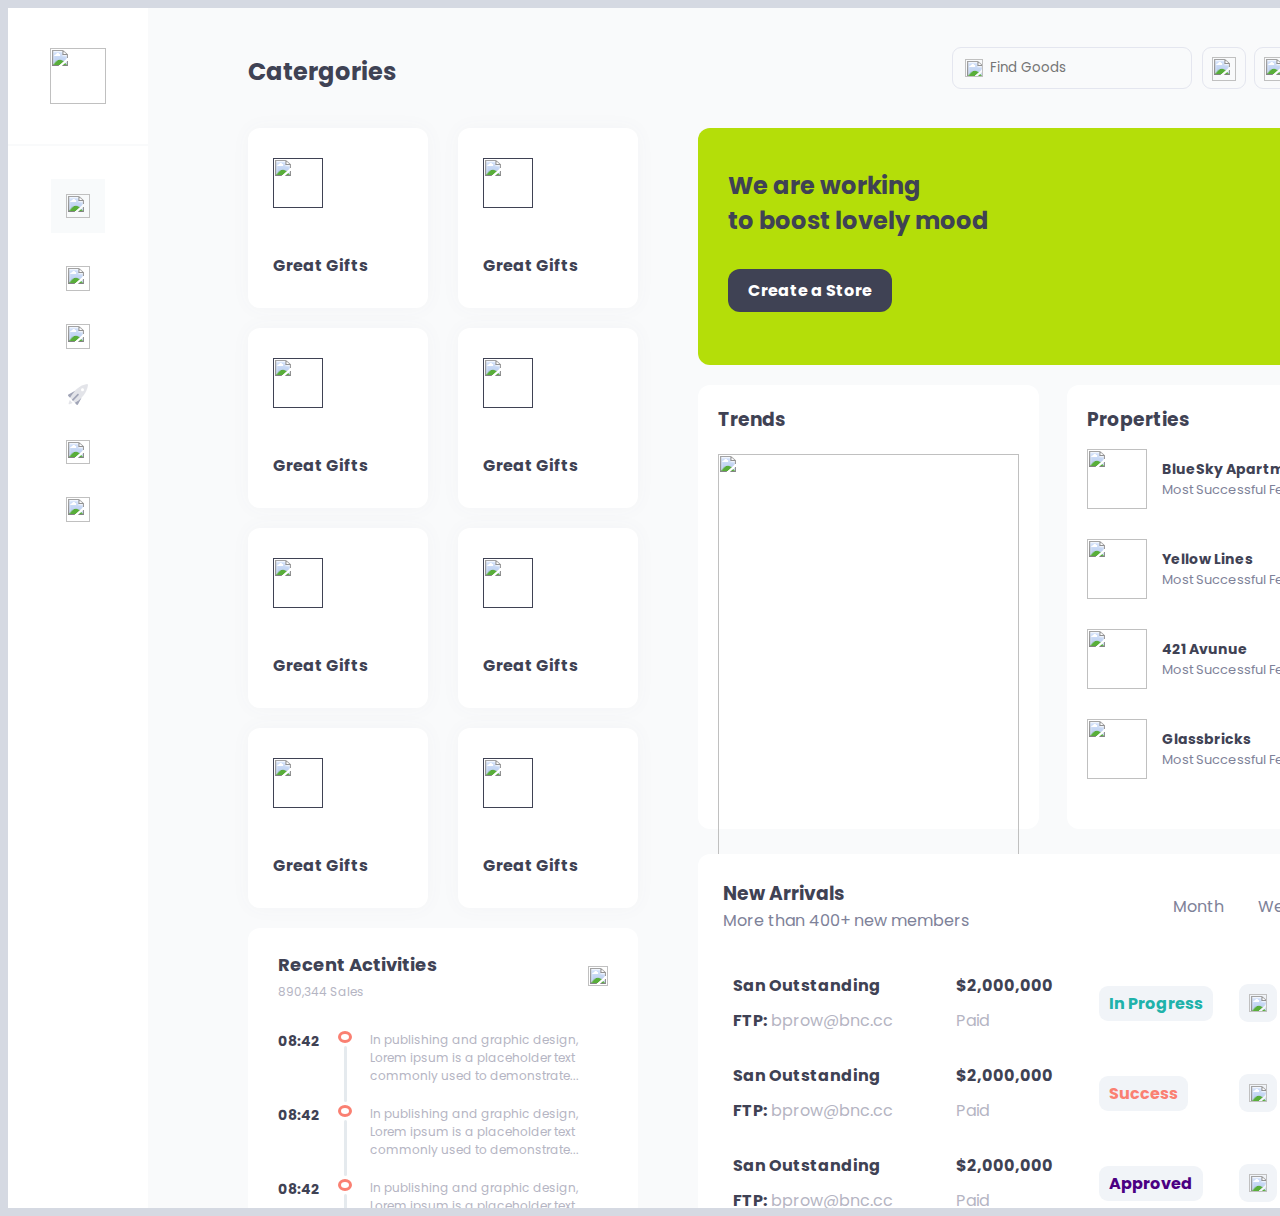
==== demo17/demo17.html @ a0908a74 "second commit" ====
<html lang="en">

<head>
    <meta charset="UTF-8">
    <meta http-equiv="X-UA-Compatible" content="IE=edge">
    <meta name="viewport" content="width=device-width, initial-scale=1.0">
    <link href='https://fonts.googleapis.com/css?family=Poppins' rel='stylesheet'>
    <link rel="stylesheet" href="assets/style/normalize.css">
    <link rel="stylesheet" href="assets/style/pre.css">
    <link rel="stylesheet" href="assets/style/style.css">
</head>

<body>
    <div id="app">
        <header id="header">
            <h1 class="header-title">Catergories</h1>
            <ul class="header-feature">
                <li class="header-feature-search">
                    <a class="header-feature-search-box">
                        <img src="assets/img/img-search.svg" alt="">
                        <input type="search" placeholder="Find Goods">
                    </a>
                </li>
                <li class="header-feature-notification">
                    <a href="#" class="header-feature-notification-link">
                        <img src="assets/img/img-bell.svg" alt="">
                    </a>
                </li>
                <li class="header-feature-account">
                    <a href="#" class="header-feature-account-link">
                        <img src="assets/img/img-account.svg" alt="">
                    </a>
                </li>
                <li class="header-feature-new-goal">
                    <a href="#" class="header-feature-new-goal-link">
                        New Goal
                    </a>
                </li>
            </ul>
        </header>
        <aside class="side-menu">
            <a href="#" class="side-menu-nav-logo">
                <img src="assets/img/img-logo4.svg" alt="">
            </a>
            <nav class="side-menu-nav">
                <a class="side-menu-nav-link side-menu-nav-link-rectangle" href="#">
                    <img src="assets/img/img-rectangle.svg" alt="">
                </a>
                <a class="side-menu-nav-link" href="#">
                    <img src="assets/img/img-shuriken.svg" alt="">
                </a>
                <a class="side-menu-nav-link" href="#">
                    <img src="assets/img/img-calendar.svg" alt="">
                </a>
                <a class="side-menu-nav-link" href="#">
                    <img src="assets/img/img-rocket.svg" alt="">
                </a>
                <a class="side-menu-nav-link" href="#">
                    <img src="assets/img/img-map.svg" alt="">
                </a>
                <a class="side-menu-nav-link" href="#">
                    <img src="assets/img/img-cogwheel.svg" alt="">
                </a>
            </nav>
            <a href="" class="side-menu-nav-leave">
                <img src="assets/img/img-leave.svg" alt="">
            </a>
        </aside>
        <main id="main">
            <div class="col-left">
                <section class="gift-section">
                    <a href="" class="gift-section-card">
                        <img src="assets/img/Cart 1.svg" alt="">
                        <p>Great Gifts</p>
                    </a>
                    <a href="" class="gift-section-card">
                        <img src="assets/img/Cart 2.svg" alt="">
                        <p>Great Gifts</p>
                    </a>
                    <a href="" class="gift-section-card">
                        <img src="assets/img/Cart 3.svg" alt="">
                        <p>Great Gifts</p>
                    </a>
                    <a href="" class="gift-section-card">
                        <img src="assets/img/Cart 4.svg" alt="">
                        <p>Great Gifts</p>
                    </a>
                    <a href="" class="gift-section-card">
                        <img src="assets/img/Cart 5.svg" alt="">
                        <p>Great Gifts</p>
                    </a>
                    <a href="" class="gift-section-card">
                        <img src="assets/img/Cart 6.svg" alt="">
                        <p>Great Gifts</p>
                    </a>
                    <a href="" class="gift-section-card">
                        <img src="assets/img/Cart 7.svg" alt="">
                        <p>Great Gifts</p>
                    </a>
                    <a href="" class="gift-section-card">
                        <img src="assets/img/Cart 8.svg" alt="">
                        <p>Great Gifts</p>
                    </a>
                </section>
                <section class="time-line-section section-padding">
                    <div class="section-heading">
                        <div>
                            <p class="section-heading-title">Recent Activities</p>
                            <span class="section-heading-sub grey-text">890,344 Sales</span>
                        </div>
                        <a class="time-line-button"><img src="assets/img/three-dots.jpg" alt=""></a>
                    </div>
                    <div class="time-line-content">
                        <div class="time-line-event">
                            <p class="font-size-14 bold">08:42</p>
                            <div class="time-line-divide">
                                <div class="time-line-circle"></div>
                                <div class="time-line-lash"></div>
                            </div>
                            <div class="time-line-text grey-text">
                                In publishing and graphic design, Lorem ipsum is a placeholder text commonly
                                    used to demonstrate...
                            </div>
                        </div>
                        <div class="time-line-event">
                            <p class="font-size-14 bold">08:42</p>
                            <div class="time-line-divide">
                                <div class="time-line-circle"></div>
                                <div class="time-line-lash"></div>
                            </div>
                            <div class="time-line-text grey-text">
                                In publishing and graphic design, Lorem ipsum is a placeholder text commonly
                                    used to demonstrate...
                            </div>
                        </div>
                        <div class="time-line-event">
                            <p class="font-size-14 bold">08:42</p>
                            <div class="time-line-divide">
                                <div class="time-line-circle"></div>
                                <div class="time-line-lash"></div>
                            </div>
                            <div class="time-line-text grey-text">
                                In publishing and graphic design, Lorem ipsum is a placeholder text commonly
                                    used to demonstrate...
                            </div>
                        </div>
                        <div class="time-line-event">
                            <p class="font-size-14 bold">08:42</p>
                            <div class="time-line-divide">
                                <div class="time-line-circle"></div>
                                <div class="time-line-lash"></div>
                            </div>
                            <div class="time-line-text grey-text">
                                In publishing and graphic design, Lorem ipsum is a placeholder text commonly
                                    used to demonstrate...
                            </div>
                        </div>
                    </div>
                </section>
            </div>
            <div class="col-right">
                <div class="wrapper-right-billboard">
                    <div class="wrapper-right-billboard-panel" href="">
                        <h2>We are working <br> to boost lovely mood</h2>
                        <a class="wrapper-right-billboard-link" href="#">
                            Create a Store
                        </a>
                        <img src="assets/img/Billboard.svg" alt="">
                    </div>
                </div>
                <div class="wrapper-right-statistics">
                    <div class="wrapper-right-statistics-trend">
                        <div class="wrapper-right-statistics-trend-heading">
                            <h3>Trends</h3>
                            <a class="wrapper-right-statistics-trend-heading-button" href="#">
                                <img src="assets/img/three-dots.jpg" alt="">
                            </a>
                        </div>
                        <img class="wrapper-right-statistics-trend-chart" src="assets/img/Chart.png" alt="">
                        <div class="wrapper-right-statistics-trend-item">
                            <img src="assets/img/trend-Icon1.png" alt="">
                            <div class="wrapper-right-statistics-trend-content-text">
                                <p>Top Author</p>
                                <span>Successful Fellas</span>
                            </div>
                            <span class="wrapper-right-statistics-trend-bonus">
                                +82$
                            </span>
                        </div>
                        <div class="wrapper-right-statistics-trend-item">
                            <img src="assets/img/trend-Icon2.png" alt="">
                            <div class="wrapper-right-statistics-trend-content-text">
                                <p>Top Author</p>
                                <span>Successful Fellas</span>
                            </div>
                            <span class="wrapper-right-statistics-trend-bonus">
                                +500$
                            </span>
                        </div>
                        <div class="wrapper-right-statistics-trend-item">
                            <img src="assets/img/trend-Icon3.png" alt="">
                            <div class="wrapper-right-statistics-trend-content-text">
                                <p>Top Author</p>
                                <span>Successful Fellas</span>
                            </div>
                            <span class="wrapper-right-statistics-trend-bonus">
                                +4500$
                            </span>
                        </div>
                    </div>
                    <div class="wrapper-right-statistics-properties">
                        <div class="wrapper-right-statistics-properties-heading">
                            <h3>Properties</h3>
                            <a class="wrapper-right-statistics-trend-properties-button" href="#">
                                <img src="assets/img/three-dots.jpg" alt="">
                            </a>
                        </div>
                        <div class="wrapper-right-statistics-properties-item">
                            <img src="assets/img/properties-icon1.png" alt="">
                            <div class="wrapper-right-statistics-properties-content-text">
                                <p>BlueSky Apartments</p>
                                <span>Most Successful Fellas</span>
                            </div>
                            <span class="wrapper-right-statistics-properties-arrow">
                                >
                            </span>
                        </div>
                        <div class="wrapper-right-statistics-properties-item">
                            <img src="assets/img/properties-icon2.png" alt="">
                            <div class="wrapper-right-statistics-properties-content-text">
                                <p>Yellow Lines</p>
                                <span>Most Successful Fellas</span>
                            </div>
                            <span class="wrapper-right-statistics-properties-arrow">
                                >
                            </span>
                        </div>
                        <div class="wrapper-right-statistics-properties-item">
                            <img src="assets/img/properties-icon3.png" alt="">
                            <div class="wrapper-right-statistics-properties-content-text">
                                <p>421 Avunue</p>
                                <span>Most Successful Fellas</span>
                            </div>
                            <span class="wrapper-right-statistics-properties-arrow">
                                >
                            </span>
                        </div>
                        <div class="wrapper-right-statistics-properties-item">
                            <img src="assets/img/properties-icon4.png" alt="">
                            <div class="wrapper-right-statistics-properties-content-text">
                                <p>Glassbricks</p>
                                <span>Most Successful Fellas</span>
                            </div>
                            <span class="wrapper-right-statistics-properties-arrow">
                                >
                            </span>
                        </div>
                    </div>
                    <div class="wrapper-right-statistics-new-arrivals">
                        <div class="wrapper-right-statistics-new-arrivals-heading">
                            <div class="wrapper-right-statistics-new-arrivals-heading-title">
                                <h3>New Arrivals</h3>
                                <span>More than 400+ new members</span>
                            </div>
                            <div class="wrapper-right-statistics-new-arrivals-heading-button">
                                <a href="#">
                                    Month
                                </a>
                                <a href="#">
                                    Week
                                </a>
                                <a class="active" href="#">
                                    Day
                                </a>
                            </div>
                        </div>
                        <div class="wrapper-right-statistics-new-arrivals-item">
                            <div class="wrapper-right-statistics-new-arrivals-item-left">
                                <img src="assets/img/trend-Icon1.png" alt="">
                                <div class="wrapper-right-statistics-new-arrivals-item-left-text">
                                    <p>San Outstanding</p>
                                    <span><strong>FTP:</strong> bprow@bnc.cc</span>
                                </div>
                                <div class="wrapper-right-statistics-new-arrivals-item-left-price">
                                    <p>$2,000,000</p>
                                    <span>Paid</span>
                                </div>
                            </div>
                            <div class="wrapper-right-statistics-new-arrivals-item-right">
                                <a style="color:lightseagreen;"
                                    class="wrapper-right-statistics-new-arrivals-item-right-button" href="">
                                    In Progress
                                </a>
                                <a href="#" class="wrapper-right-statistics-new-arrivals-item-right-icon">
                                    <img src="assets/img/Settings.svg" alt="">
                                </a>
                                <a href="#" class="wrapper-right-statistics-new-arrivals-item-right-icon">
                                    <img src="assets/img/Write.svg" alt="">
                                </a>
                                <a href="#" class="wrapper-right-statistics-new-arrivals-item-right-icon">
                                    <img src="assets/img/Trash.svg" alt="">
                                </a>
                            </div>
                        </div>
                        <div class="wrapper-right-statistics-new-arrivals-item">
                            <div class="wrapper-right-statistics-new-arrivals-item-left">
                                <img src="assets/img/trend-Icon2.png" alt="">
                                <div class="wrapper-right-statistics-new-arrivals-item-left-text">
                                    <p>San Outstanding</p>
                                    <span><strong>FTP:</strong> bprow@bnc.cc</span>
                                </div>
                                <div class="wrapper-right-statistics-new-arrivals-item-left-price">
                                    <p>$2,000,000</p>
                                    <span>Paid</span>
                                </div>
                            </div>
                            <div class="wrapper-right-statistics-new-arrivals-item-right">
                                <a style="color:salmon;" class="wrapper-right-statistics-new-arrivals-item-right-button"
                                    href="">
                                    Success
                                </a>
                                <a href="#" class="wrapper-right-statistics-new-arrivals-item-right-icon">
                                    <img src="assets/img/Settings.svg" alt="">
                                </a>
                                <a href="#" class="wrapper-right-statistics-new-arrivals-item-right-icon">
                                    <img src="assets/img/Write.svg" alt="">
                                </a>
                                <a href="#" class="wrapper-right-statistics-new-arrivals-item-right-icon">
                                    <img src="assets/img/Trash.svg" alt="">
                                </a>
                            </div>
                        </div>
                        <div class="wrapper-right-statistics-new-arrivals-item">
                            <div class="wrapper-right-statistics-new-arrivals-item-left">
                                <img src="assets/img/trend-Icon3.png" alt="">
                                <div class="wrapper-right-statistics-new-arrivals-item-left-text">
                                    <p>San Outstanding</p>
                                    <span><strong>FTP:</strong> bprow@bnc.cc</span>
                                </div>
                                <div class="wrapper-right-statistics-new-arrivals-item-left-price">
                                    <p>$2,000,000</p>
                                    <span>Paid</span>
                                </div>
                            </div>
                            <div class="wrapper-right-statistics-new-arrivals-item-right">
                                <a class="wrapper-right-statistics-new-arrivals-item-right-button" href="">
                                    Approved
                                </a>
                                <a href="#" class="wrapper-right-statistics-new-arrivals-item-right-icon">
                                    <img src="assets/img/Settings.svg" alt="">
                                </a>
                                <a href="#" class="wrapper-right-statistics-new-arrivals-item-right-icon">
                                    <img src="assets/img/Write.svg" alt="">
                                </a>
                                <a href="#" class="wrapper-right-statistics-new-arrivals-item-right-icon">
                                    <img src="assets/img/Trash.svg" alt="">
                                </a>
                            </div>
                        </div>
                        <div class="wrapper-right-statistics-new-arrivals-item">
                            <div class="wrapper-right-statistics-new-arrivals-item-left">
                                <img src="assets/img/trend-Icon4.png" alt="">
                                <div class="wrapper-right-statistics-new-arrivals-item-left-text">
                                    <p>San Outstanding</p>
                                    <span><strong>FTP:</strong> bprow@bnc.cc</span>
                                </div>
                                <div class="wrapper-right-statistics-new-arrivals-item-left-price">
                                    <p>$2,000,000</p>
                                    <span>Paid</span>
                                </div>
                            </div>
                            <div class="wrapper-right-statistics-new-arrivals-item-right">
                                <a class="wrapper-right-statistics-new-arrivals-item-right-button" href="">
                                    Approved
                                </a>
                                <a href="#" class="wrapper-right-statistics-new-arrivals-item-right-icon">
                                    <img src="assets/img/Settings.svg" alt="">
                                </a>
                                <a href="#" class="wrapper-right-statistics-new-arrivals-item-right-icon">
                                    <img src="assets/img/Write.svg" alt="">
                                </a>
                                <a href="#" class="wrapper-right-statistics-new-arrivals-item-right-icon">
                                    <img src="assets/img/Trash.svg" alt="">
                                </a>
                            </div>
                        </div>
                    </div>
                </div>
            </div>
        </main>
    </div>
</body>

</html>
---- demo17/assets/style/pre.css ----
* {
    box-sizing: border-box;
    font-family: 'Poppins';
    color:  #3F4254;
}
/* MARGIN */
.mrt-5px {
    margin-top: 5px;
}
.mrt-10 {
    margin-top: 10px;
}
.mrb-5px {
    margin-bottom: 5px;
}
.mrb-10 {
    margin-bottom: 10px;
}
.mrl-5px {
    margin-left: 5px;
}
.mrl-10 {
    margin-left: 10px;
}
.mrr-5px {
    margin-right: 5px;
}
.mrr-10 {
    margin-right: 10px;
}
/* PADDING */
.pdt-5px {
    margin-top: 5px;
}
.pdt-10 {
    margin-top: 10px;
}
.pdb-5px {
    margin-bottom: 5px;
}
.pdb-10 {
    margin-bottom: 10px;
}
.pdl-5px {
    margin-left: 5px;
}
.pdl-10 {
    margin-left: 10px;
}
.pdr-5px {
    margin-right: 5px;
}
.pdr-10 {
    margin-right: 10px;
}
.grey-text {
    color:  #B5B5C3;
}

.section-heading {
    display: flex;
    justify-content: space-between;
    align-items: center;
}
.section-heading-title {
    font-weight: bold;
    font-size: 18px;
    margin-bottom: 5px;
}
.section-heading-sub {
    font-size: 12px;
}
.section-padding {
    padding: 23px 30px;
}

.primary-button {
    border-radius: 12px;
    border: none;
}

.font-size-14 {
    font-size: 14px;
}
.bold {
    font-weight: bold;
}
---- demo17/assets/style/style.css ----
/* PREDEFINED */




h1,h2,h3,h4,h5,h6,p {
    margin: 0;
}
a {
    text-decoration: none;
}
body {
    background-color: #D5D9E2;
}
#app {
    width: 1500px;
    height: 1200px;
    position: relative;
    background-color: #F9FAFB;
    margin: auto;
    overflow: hidden;
}
/* HEADER */
#header {
    display: flex;
    justify-content: space-between;
    margin-left: 240px;
    align-items: flex-end;
    margin-right: 100px;
}
.header-title {
    font-size: 24px;
}
.header-feature {
    margin: 39px 0 0px;
    list-style: none;
    padding: 0;
    display: flex;
    align-items: center;
}
.header-feature li{
    height: 42px;
}
.header-feature-search-box {
    padding-left: 12px;
    height: 100%;
    width: 240px;
    border-radius: 9px;
    border: 1px solid #E4E6EF;
    display: flex;
    align-items:  center;
    margin-right: 10px;
}
.header-feature-search-box  img {
    width: 18px;
    height: 18px;
    margin-right: 5px;
}
.header-feature-search-box  input {
    background-color: transparent;
    border: none;
    outline: none;
    color: #B5B5C3;
}
.header-feature-notification-link,.header-feature-account-link {
    padding: 9px;
    border: 1px solid #E4E6EF;
    border-radius: 9px;
    display: block;
    height: 100%;
    margin-right: 8px;
}
.header-feature-notification-link img,.header-feature-account-link img {
    width: 24px;
}
.header-feature-new-goal-link {
    height: 100%;
    padding-left: 11px;
    padding-right: 11px;
    border-radius: 9px;
    background-color: #B0DC00;
    color: white;
    display: block;
    line-height: 42px;
    font-weight: bolder;
}
.header-feature-new-goal-link:hover {
    text-decoration: none;
    color: white;
}
/* SIDE MENU */
.side-menu {
    display: flex;
    flex-direction: column;
    text-align: center;
    width: 140px;
    height: 100%;
    position: absolute;
    left: 0;
    top: 0;
    bottom: 0;
    background-color: white;
}
.side-menu a {
    display: inline-block;
    margin-left: auto;
    margin-right: auto;
}
.side-menu-nav-logo {
    margin-top: 40px;
    margin-bottom: 40px;
}
.side-menu-nav-logo img{
    width: 55.71px;
}
.side-menu-nav {
    display: flex;
    flex-direction: column;
    border-top: 2px solid #F9FAFB;
}
.side-menu-nav a{
    margin-top: 33px;
}
.side-menu-nav-link img {
    width: 24.75px;
}
.side-menu-nav-link-rectangle {
    padding: 15px;
    display: block;
    background-color: rgba(245, 248, 250,0.7);
}
.side-menu-nav-leave {
    display: block;
    margin-top: auto;
    margin-bottom: 40px;
}
/* MAIN */
#main {
    display: flex;
    margin-top: 39px;
    margin-left: 240px;
    margin-right: 100px;
}
/* wrapper */
.col-left {
    width:390px;
}
.gift-section {
    display: flex;
    flex-wrap: wrap;
    justify-content: space-between;
}
.gift-section-card {
    display: block;
    color:#3F4254 ;
    width: 180px;
    height: 180px;
    background-color: white;
    border-radius: 12px;
    padding:30px 25px;
    box-shadow: 0px 0px 20px rgba(94, 98, 120, 0.04);
    margin-bottom: 20px;
    display: flex;
    flex-direction: column;
}
.gift-section-card-link:hover {
    text-decoration: none;
}
.gift-section-card img{
    width: 50px;
}
.gift-section-card p {
    margin: 0;
    margin-top: auto;
    font-weight: bolder;
}
.time-line-section {
    background-color: white;
    width: 100%;
    border-radius: 12px;
}
.time-line-button {
    border-radius: 9px;
    background-color: transparent;
    border: none;
    padding: 0;
    display: block;
    cursor: pointer;
}
.time-line-button  img {
    width: 20px;
}
.time-line-content {
    margin-top: 30px;
    position: relative;
}
.time-line-event {
    display: flex;
    align-items: stretch;
}
.time-line-mark {
    display: flex;
    align-items: center;
    padding-right: 15px;
    position: relative;
}
.time-line-mark p {
    margin:0;
}
.time-line-divide {
    margin: 0 10px;
    display: flex;
    flex-direction: column;
    align-items: center;
}
.time-line-circle{
    width: 14px;
    height: 14px;
    border: 3px solid salmon;
    border-radius: 50%;
    margin: 0 8px;
    background-color: white;
}
.time-line-lash{
    margin: 3px 0;
    height: 100%;
    width: 3px;
    background-color: #E5EAEE;
    border-radius: 8px;
}
.time-line-text {
    font-size: 12px;
    padding-bottom: 20px;
}
.col-right {
    width: 710px;
    margin-left: 60px;
}

.wrapper-right-billboard-panel {
    padding-top: 40px;
    padding-left: 30px;
    height: 237px;
    position: relative;
    display: block;
    overflow: hidden;
    background-color: #B4DE09;
    border-radius: 12px;
}
.wrapper-right-billboard-panel h2 {
    font-weight:bold;
    margin-bottom: 40px;
}
.wrapper-right-billboard-panel img {
    position: absolute;
    display: block;
    bottom: 0;
    left: 20%;
    transform: translateX(20%);
}
.wrapper-right-billboard-link {
    color: white;
    padding: 10px 20px;
    background-color: #3F4254;
    border-radius: 12px;
    font-weight: bolder;
}
.wrapper-right-statistics {
    margin-top: 20px;
    display: flex;
    flex-wrap: wrap;
    justify-content: space-between;
}
.wrapper-right-statistics-trend,.wrapper-right-statistics-properties {
    width: 48%;
    background-color: white;
    padding: 20px;
    border-radius: 12px;
}
.wrapper-right-statistics-trend-heading{
    display: flex;
    justify-content: space-between;
    align-items: center;
}

.wrapper-right-statistics-trend-chart {
    margin-top: 20px;
    width: 100%;
    display: block;
}
.wrapper-right-statistics-trend-item {
    display: flex;
    align-items: center;
    margin-top: 20px;
}
.wrapper-right-statistics-trend-content-text p{
    margin: 0;
    font-size: 14px;
    font-weight: bold;
}
.wrapper-right-statistics-trend-content-text span{
    font-size: 13px;
    color: #7E8299;
}
.wrapper-right-statistics-trend-item img {
    width: 50px;
    margin-right: 15px;
}
.wrapper-right-statistics-trend-bonus {
    font-size: 13px;
    font-weight: bold;
    color: #7E8299;
    background-color: #F3F6F9;
    margin-left: auto;
    padding: 5px 5px;
    border-radius: 9px;
    display: block;
}
.wrapper-right-statistics-properties-heading{
    display: flex;
    justify-content: space-between;
    align-items: center;
    margin-bottom: 15px;
}

.wrapper-right-statistics-properties-item {
    display: flex;
    align-items: center;
    margin-bottom: 30px;
}
.wrapper-right-statistics-properties-content-text p{
    margin: 0;
    font-size: 14px;
    font-weight: bold;
}
.wrapper-right-statistics-properties-content-text span{
    font-size: 13px;
    color: #7E8299;
}
.wrapper-right-statistics-properties-item img {
    width: 60px;
    margin-right: 15px;
}
.wrapper-right-statistics-properties-arrow {
    font-size: 13px;
    font-weight: bold;
    color: #7E8299;
    background-color: #F3F6F9;
    margin-left: auto;
    padding: 5px 10px;
    border-radius: 9px;
    display: block;
}
.wrapper-right-statistics-new-arrivals {
    width: 100%;
    margin-top: 25px;
    padding: 25px 25px;
    background-color: white;
    border-radius: 12px;
}
.wrapper-right-statistics-new-arrivals-heading {
    display: flex;
    justify-content: space-between;
    align-items: center;
    margin-bottom: 40px;
}
.wrapper-right-statistics-new-arrivals-heading-title span{
    color: #7E8299;
}
.wrapper-right-statistics-new-arrivals-heading-button a{
    color: #7E8299;
    padding: 10px 15px;
    border-radius: 9px;
}
.wrapper-right-statistics-new-arrivals-heading-button a.active {
    background-color: 3F4254;
    color: white;
}
.wrapper-right-statistics-new-arrivals-item {
    margin-top: 30px;
    display: flex;
    justify-content: space-between;
}
.wrapper-right-statistics-new-arrivals-item p {
    margin:0;
    color: #3F4254;
    font-weight: bolder;
}
.wrapper-right-statistics-new-arrivals-item-left {
    display: flex;
    align-items: center;
    width: 50%;
}
.wrapper-right-statistics-new-arrivals-item-left p{
    margin-bottom: 10px;
}
.wrapper-right-statistics-new-arrivals-item-left span {
    color: #B5B5C3;
}
.wrapper-right-statistics-new-arrivals-item-left strong {
    color: #3F4254;
}
.wrapper-right-statistics-new-arrivals-item-left-text {
    margin-left: 10px;
} 
.wrapper-right-statistics-new-arrivals-item-left-price {
    margin-left: auto;
} 
.wrapper-right-statistics-new-arrivals-item-right {
    display: flex;
    justify-content: flex-end;
    align-items: center;
    width: 43%;
}
.wrapper-right-statistics-new-arrivals-item-right-button {
    margin-right: auto;
    padding: 5px 10px;
    color: indigo;
    background-color:#F1F4F8;
    border-radius: 9px;
    font-weight: bolder;
}
.wrapper-right-statistics-new-arrivals-item-right-icon {
    margin-left: 15px;
    display: block;
    padding: 10px;
    background-color:#F1F4F8;
    border-radius: 9px;
}
.wrapper-right-statistics-new-arrivals-item-right-icon img{
    width: 18px;
}
a:hover {
    text-decoration: none;
}
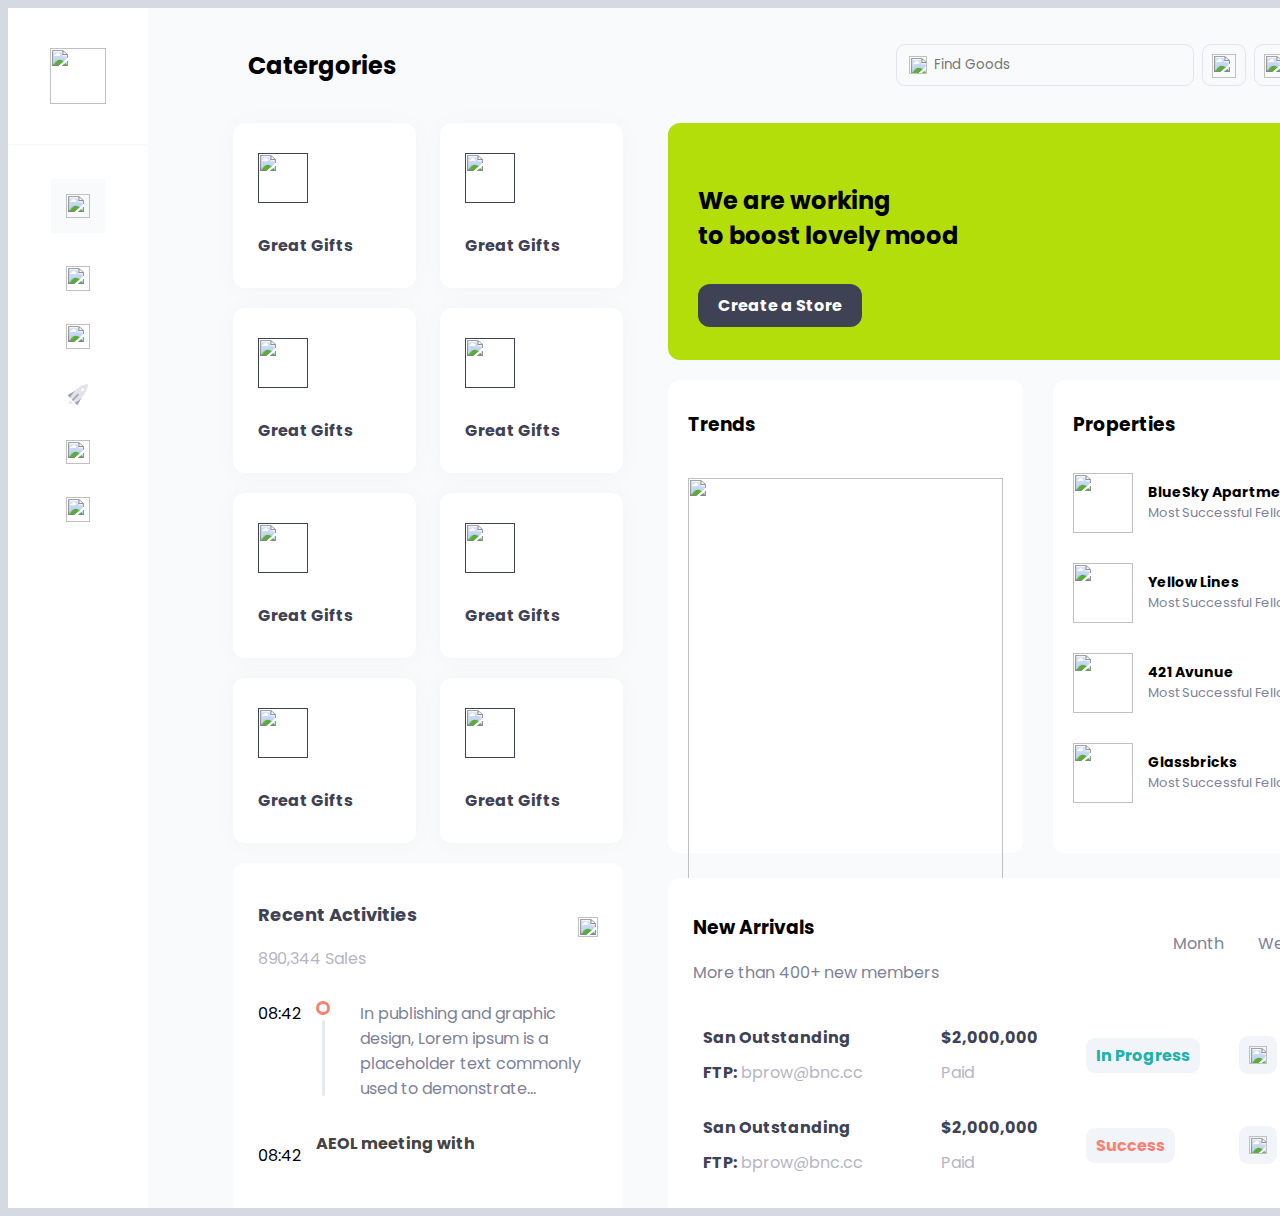
==== commit e9485419: "midify structure" ====
--- a/demo17/demo17.html
+++ b/demo17/demo17.html
@@ -6,388 +6,406 @@
     <meta name="viewport" content="width=device-width, initial-scale=1.0">
     <link href='https://fonts.googleapis.com/css?family=Poppins' rel='stylesheet'>
     <link rel="stylesheet" href="assets/style/normalize.css">
-    <link rel="stylesheet" href="assets/style/pre.css">
     <link rel="stylesheet" href="assets/style/style.css">
 </head>
 
 <body>
     <div id="app">
-        <header id="header">
-            <h1 class="header-title">Catergories</h1>
-            <ul class="header-feature">
-                <li class="header-feature-search">
-                    <a class="header-feature-search-box">
-                        <img src="assets/img/img-search.svg" alt="">
-                        <input type="search" placeholder="Find Goods">
-                    </a>
-                </li>
-                <li class="header-feature-notification">
-                    <a href="#" class="header-feature-notification-link">
-                        <img src="assets/img/img-bell.svg" alt="">
-                    </a>
-                </li>
-                <li class="header-feature-account">
-                    <a href="#" class="header-feature-account-link">
-                        <img src="assets/img/img-account.svg" alt="">
-                    </a>
-                </li>
-                <li class="header-feature-new-goal">
-                    <a href="#" class="header-feature-new-goal-link">
-                        New Goal
-                    </a>
-                </li>
-            </ul>
-        </header>
-        <aside class="side-menu">
-            <a href="#" class="side-menu-nav-logo">
+        <div class="left-bar">
+            <a href="#" class="left-bar-nav-logo">
                 <img src="assets/img/img-logo4.svg" alt="">
             </a>
-            <nav class="side-menu-nav">
-                <a class="side-menu-nav-link side-menu-nav-link-rectangle" href="#">
+            <nav class="left-bar-nav">
+                <a class="left-bar-nav-link left-bar-nav-link-rectangle" href="#">
                     <img src="assets/img/img-rectangle.svg" alt="">
                 </a>
-                <a class="side-menu-nav-link" href="#">
+                <a class="left-bar-nav-link" href="#">
                     <img src="assets/img/img-shuriken.svg" alt="">
                 </a>
-                <a class="side-menu-nav-link" href="#">
+                <a class="left-bar-nav-link" href="#">
                     <img src="assets/img/img-calendar.svg" alt="">
                 </a>
-                <a class="side-menu-nav-link" href="#">
+                <a class="left-bar-nav-link" href="#">
                     <img src="assets/img/img-rocket.svg" alt="">
                 </a>
-                <a class="side-menu-nav-link" href="#">
+                <a class="left-bar-nav-link" href="#">
                     <img src="assets/img/img-map.svg" alt="">
                 </a>
-                <a class="side-menu-nav-link" href="#">
+                <a class="left-bar-nav-link" href="#">
                     <img src="assets/img/img-cogwheel.svg" alt="">
                 </a>
             </nav>
-            <a href="" class="side-menu-nav-leave">
+            <a href="" class="left-bar-nav-leave">
                 <img src="assets/img/img-leave.svg" alt="">
             </a>
-        </aside>
-        <main id="main">
-            <div class="col-left">
-                <section class="gift-section">
-                    <a href="" class="gift-section-card">
-                        <img src="assets/img/Cart 1.svg" alt="">
-                        <p>Great Gifts</p>
-                    </a>
-                    <a href="" class="gift-section-card">
-                        <img src="assets/img/Cart 2.svg" alt="">
-                        <p>Great Gifts</p>
-                    </a>
-                    <a href="" class="gift-section-card">
-                        <img src="assets/img/Cart 3.svg" alt="">
-                        <p>Great Gifts</p>
-                    </a>
-                    <a href="" class="gift-section-card">
-                        <img src="assets/img/Cart 4.svg" alt="">
-                        <p>Great Gifts</p>
-                    </a>
-                    <a href="" class="gift-section-card">
-                        <img src="assets/img/Cart 5.svg" alt="">
-                        <p>Great Gifts</p>
-                    </a>
-                    <a href="" class="gift-section-card">
-                        <img src="assets/img/Cart 6.svg" alt="">
-                        <p>Great Gifts</p>
-                    </a>
-                    <a href="" class="gift-section-card">
-                        <img src="assets/img/Cart 7.svg" alt="">
-                        <p>Great Gifts</p>
-                    </a>
-                    <a href="" class="gift-section-card">
-                        <img src="assets/img/Cart 8.svg" alt="">
-                        <p>Great Gifts</p>
-                    </a>
-                </section>
-                <section class="time-line-section section-padding">
-                    <div class="section-heading">
-                        <div>
-                            <p class="section-heading-title">Recent Activities</p>
-                            <span class="section-heading-sub grey-text">890,344 Sales</span>
-                        </div>
-                        <a class="time-line-button"><img src="assets/img/three-dots.jpg" alt=""></a>
-                    </div>
-                    <div class="time-line-content">
-                        <div class="time-line-event">
-                            <p class="font-size-14 bold">08:42</p>
-                            <div class="time-line-divide">
-                                <div class="time-line-circle"></div>
-                                <div class="time-line-lash"></div>
-                            </div>
-                            <div class="time-line-text grey-text">
-                                In publishing and graphic design, Lorem ipsum is a placeholder text commonly
-                                    used to demonstrate...
-                            </div>
-                        </div>
-                        <div class="time-line-event">
-                            <p class="font-size-14 bold">08:42</p>
-                            <div class="time-line-divide">
-                                <div class="time-line-circle"></div>
-                                <div class="time-line-lash"></div>
-                            </div>
-                            <div class="time-line-text grey-text">
-                                In publishing and graphic design, Lorem ipsum is a placeholder text commonly
-                                    used to demonstrate...
-                            </div>
-                        </div>
-                        <div class="time-line-event">
-                            <p class="font-size-14 bold">08:42</p>
-                            <div class="time-line-divide">
-                                <div class="time-line-circle"></div>
-                                <div class="time-line-lash"></div>
-                            </div>
-                            <div class="time-line-text grey-text">
-                                In publishing and graphic design, Lorem ipsum is a placeholder text commonly
-                                    used to demonstrate...
-                            </div>
-                        </div>
-                        <div class="time-line-event">
-                            <p class="font-size-14 bold">08:42</p>
-                            <div class="time-line-divide">
-                                <div class="time-line-circle"></div>
-                                <div class="time-line-lash"></div>
-                            </div>
-                            <div class="time-line-text grey-text">
-                                In publishing and graphic design, Lorem ipsum is a placeholder text commonly
-                                    used to demonstrate...
-                            </div>
-                        </div>
-                    </div>
-                </section>
-            </div>
-            <div class="col-right">
-                <div class="wrapper-right-billboard">
-                    <div class="wrapper-right-billboard-panel" href="">
-                        <h2>We are working <br> to boost lovely mood</h2>
-                        <a class="wrapper-right-billboard-link" href="#">
-                            Create a Store
-                        </a>
-                        <img src="assets/img/Billboard.svg" alt="">
+        </div>
+        <div class="main">
+            <header class="top-bar">
+                <h2 class="top-bar-category">Catergories</h2>
+                <ul class="top-bar-feature">
+                    <li class="top-bar-feature-search">
+                        <a class="top-bar-feature-search-box">
+                            <img src="assets/img/img-search.svg" alt="">
+                            <input type="search" placeholder="Find Goods">
+                        </a>
+                    </li>
+                    <li class="top-bar-feature-notification">
+                        <a href="#" class="top-bar-feature-notification-link">
+                            <img src="assets/img/img-bell.svg" alt="">
+                        </a>
+                    </li>
+                    <li class="top-bar-feature-account">
+                        <a href="#" class="top-bar-feature-account-link">
+                            <img src="assets/img/img-account.svg" alt="">
+                        </a>
+                    </li>
+                    <li class="top-bar-feature-new-goal">
+                        <a href="#" class="top-bar-feature-new-goal-link">
+                            New Goal
+                        </a>
+                    </li>
+                </ul>
+            </header>
+            <div class="wrapper">
+                <div class="wrapper-left">
+                    <div class="wrapper-left-card">
+                        <a href="" class="wrapper-left-card-link">
+                            <img src="assets/img/Cart 1.svg" alt="">
+                            <p>Great Gifts</p>
+                        </a>
+                    </div>
+                    <div class="wrapper-left-card">
+                        <a href="" class="wrapper-left-card-link">
+                            <img src="assets/img/Cart 2.svg" alt="">
+                            <p>Great Gifts</p>
+                        </a>
+                    </div>
+                    <div class="wrapper-left-card">
+                        <a href="" class="wrapper-left-card-link">
+                            <img src="assets/img/Cart 3.svg" alt="">
+                            <p>Great Gifts</p>
+                        </a>
+                    </div>
+                    <div class="wrapper-left-card">
+                        <a href="" class="wrapper-left-card-link">
+                            <img src="assets/img/Cart 4.svg" alt="">
+                            <p>Great Gifts</p>
+                        </a>
+                    </div>
+                    <div class="wrapper-left-card">
+                        <a href="" class="wrapper-left-card-link">
+                            <img src="assets/img/Cart 5.svg" alt="">
+                            <p>Great Gifts</p>
+                        </a>
+                    </div>
+                    <div class="wrapper-left-card">
+                        <a href="" class="wrapper-left-card-link">
+                            <img src="assets/img/Cart 6.svg" alt="">
+                            <p>Great Gifts</p>
+                        </a>
+                    </div>
+                    <div class="wrapper-left-card">
+                        <a href="" class="wrapper-left-card-link">
+                            <img src="assets/img/Cart 7.svg" alt="">
+                            <p>Great Gifts</p>
+                        </a>
+                    </div>
+                    <div class="wrapper-left-card">
+                        <a href="" class="wrapper-left-card-link">
+                            <img src="assets/img/Cart 8.svg" alt="">
+                            <p>Great Gifts</p>
+                        </a>
+                    </div>
+                    <div class="wrapper-left-time-line">
+                        <div class="wrapper-left-time-line-heading">
+                            <div class="wrapper-left-time-line-heading-text">
+                                <p>Recent Activities</p>
+                                <span>890,344 Sales</span>
+                            </div>
+                            <a class="wrapper-left-time-line-button"><img src="assets/img/three-dots.jpg" alt=""></a>
+                        </div>
+                        <div class="wrapper-left-time-line-content">
+                            <div class="wrapper-left-time-line-content-event">
+                                <div class="wrapper-left-time-line-content-event-record">
+                                    <p>08:42</p>
+                                    <div class="wrapper-left-time-line-content-event-record-divide">
+                                        <div class="wrapper-left-time-line-content-event-record-divide-circle"></div>
+                                        <div class="wrapper-left-time-line-content-event-record-divide-lash"></div>
+                                    </div>
+                                    <span class="wrapper-left-time-line-content-event-record-text">In publishing and graphic design, Lorem ipsum is a placeholder text commonly
+                                        used to demonstrate...</span>
+                                </div>
+                            </div>
+                            <div style="align-items:center" class="wrapper-left-time-line-content-event">
+                                <div class="wrapper-left-time-line-content-event-record">
+                                    <p>08:42</p>
+                                    <div style="border-color: lightseagreen;"
+                                        class="wrapper-left-time-line-content-event-record-icon">
+                                    </div>
+                                </div>
+                                <div class="wrapper-left-time-line-content-event-text">
+                                    <p>AEOL meeting with</p>
+                                    <img src="assets/img/man.png" alt="">
+                                    <img src="assets/img/girl.png" alt="">
+                                </div>
+                            </div>
+                            <div class="wrapper-left-time-line-content-event">
+                                <div class="wrapper-left-time-line-content-event-record">
+                                    <p>08:42</p>
+                                    <div style="border-color:gold"
+                                        class="wrapper-left-time-line-content-event-record-icon">
+                                    </div>
+                                </div>
+                                <div class="wrapper-left-time-line-content-event-text">
+                                    <p>Make deposit USD 700 to ESL</p>
+                                </div>
+                            </div>
+                            <div class="wrapper-left-time-line-content-event">
+                                <div class="wrapper-left-time-line-content-event-record">
+                                    <p>08:42</p>
+                                    <div style="border-color:purple"
+                                        class="wrapper-left-time-line-content-event-record-icon">
+                                    </div>
+                                </div>
+                                <div class="wrapper-left-time-line-content-event-text">
+                                    <span>Lorem ipsum is placeholder text commonly used in the graphic, print, and
+                                        publishing industries ...</span>
+                                </div>
+                            </div>
+                        </div>
                     </div>
                 </div>
-                <div class="wrapper-right-statistics">
-                    <div class="wrapper-right-statistics-trend">
-                        <div class="wrapper-right-statistics-trend-heading">
-                            <h3>Trends</h3>
-                            <a class="wrapper-right-statistics-trend-heading-button" href="#">
-                                <img src="assets/img/three-dots.jpg" alt="">
+                <div class="wrapper-right">
+                    <div class="wrapper-right-billboard">
+                        <div class="wrapper-right-billboard-panel" href="">
+                            <h2>We are working <br> to boost lovely mood</h2>
+                            <a class="wrapper-right-billboard-link" href="#">
+                                Create a Store
                             </a>
-                        </div>
-                        <img class="wrapper-right-statistics-trend-chart" src="assets/img/Chart.png" alt="">
-                        <div class="wrapper-right-statistics-trend-item">
-                            <img src="assets/img/trend-Icon1.png" alt="">
-                            <div class="wrapper-right-statistics-trend-content-text">
-                                <p>Top Author</p>
-                                <span>Successful Fellas</span>
-                            </div>
-                            <span class="wrapper-right-statistics-trend-bonus">
-                                +82$
-                            </span>
-                        </div>
-                        <div class="wrapper-right-statistics-trend-item">
-                            <img src="assets/img/trend-Icon2.png" alt="">
-                            <div class="wrapper-right-statistics-trend-content-text">
-                                <p>Top Author</p>
-                                <span>Successful Fellas</span>
-                            </div>
-                            <span class="wrapper-right-statistics-trend-bonus">
-                                +500$
-                            </span>
-                        </div>
-                        <div class="wrapper-right-statistics-trend-item">
-                            <img src="assets/img/trend-Icon3.png" alt="">
-                            <div class="wrapper-right-statistics-trend-content-text">
-                                <p>Top Author</p>
-                                <span>Successful Fellas</span>
-                            </div>
-                            <span class="wrapper-right-statistics-trend-bonus">
-                                +4500$
-                            </span>
-                        </div>
-                    </div>
-                    <div class="wrapper-right-statistics-properties">
-                        <div class="wrapper-right-statistics-properties-heading">
-                            <h3>Properties</h3>
-                            <a class="wrapper-right-statistics-trend-properties-button" href="#">
-                                <img src="assets/img/three-dots.jpg" alt="">
-                            </a>
-                        </div>
-                        <div class="wrapper-right-statistics-properties-item">
-                            <img src="assets/img/properties-icon1.png" alt="">
-                            <div class="wrapper-right-statistics-properties-content-text">
-                                <p>BlueSky Apartments</p>
-                                <span>Most Successful Fellas</span>
-                            </div>
-                            <span class="wrapper-right-statistics-properties-arrow">
-                                >
-                            </span>
-                        </div>
-                        <div class="wrapper-right-statistics-properties-item">
-                            <img src="assets/img/properties-icon2.png" alt="">
-                            <div class="wrapper-right-statistics-properties-content-text">
-                                <p>Yellow Lines</p>
-                                <span>Most Successful Fellas</span>
-                            </div>
-                            <span class="wrapper-right-statistics-properties-arrow">
-                                >
-                            </span>
-                        </div>
-                        <div class="wrapper-right-statistics-properties-item">
-                            <img src="assets/img/properties-icon3.png" alt="">
-                            <div class="wrapper-right-statistics-properties-content-text">
-                                <p>421 Avunue</p>
-                                <span>Most Successful Fellas</span>
-                            </div>
-                            <span class="wrapper-right-statistics-properties-arrow">
-                                >
-                            </span>
-                        </div>
-                        <div class="wrapper-right-statistics-properties-item">
-                            <img src="assets/img/properties-icon4.png" alt="">
-                            <div class="wrapper-right-statistics-properties-content-text">
-                                <p>Glassbricks</p>
-                                <span>Most Successful Fellas</span>
-                            </div>
-                            <span class="wrapper-right-statistics-properties-arrow">
-                                >
-                            </span>
-                        </div>
-                    </div>
-                    <div class="wrapper-right-statistics-new-arrivals">
-                        <div class="wrapper-right-statistics-new-arrivals-heading">
-                            <div class="wrapper-right-statistics-new-arrivals-heading-title">
-                                <h3>New Arrivals</h3>
-                                <span>More than 400+ new members</span>
-                            </div>
-                            <div class="wrapper-right-statistics-new-arrivals-heading-button">
-                                <a href="#">
-                                    Month
+                            <img src="assets/img/Billboard.svg" alt="">
+                        </div>
+                    </div>
+                    <div class="wrapper-right-statistics">
+                        <div class="wrapper-right-statistics-trend">
+                            <div class="wrapper-right-statistics-trend-heading">
+                                <h3>Trends</h3>
+                                <a class="wrapper-right-statistics-trend-heading-button" href="#">
+                                    <img src="assets/img/three-dots.jpg" alt="">
                                 </a>
-                                <a href="#">
-                                    Week
+                            </div>
+                            <img class="wrapper-right-statistics-trend-chart" src="assets/img/Chart.png" alt="">
+                            <div class="wrapper-right-statistics-trend-item">
+                                <img src="assets/img/trend-Icon1.png" alt="">
+                                <div class="wrapper-right-statistics-trend-content-text">
+                                    <p>Top Author</p>
+                                    <span>Successful Fellas</span>
+                                </div>
+                                <span class="wrapper-right-statistics-trend-bonus">
+                                    +82$
+                                </span>
+                            </div>
+                            <div class="wrapper-right-statistics-trend-item">
+                                <img src="assets/img/trend-Icon2.png" alt="">
+                                <div class="wrapper-right-statistics-trend-content-text">
+                                    <p>Top Author</p>
+                                    <span>Successful Fellas</span>
+                                </div>
+                                <span class="wrapper-right-statistics-trend-bonus">
+                                    +500$
+                                </span>
+                            </div>
+                            <div class="wrapper-right-statistics-trend-item">
+                                <img src="assets/img/trend-Icon3.png" alt="">
+                                <div class="wrapper-right-statistics-trend-content-text">
+                                    <p>Top Author</p>
+                                    <span>Successful Fellas</span>
+                                </div>
+                                <span class="wrapper-right-statistics-trend-bonus">
+                                    +4500$
+                                </span>
+                            </div>
+                        </div>
+                        <div class="wrapper-right-statistics-properties">
+                            <div class="wrapper-right-statistics-properties-heading">
+                                <h3>Properties</h3>
+                                <a class="wrapper-right-statistics-trend-properties-button" href="#">
+                                    <img src="assets/img/three-dots.jpg" alt="">
                                 </a>
-                                <a class="active" href="#">
-                                    Day
-                                </a>
-                            </div>
-                        </div>
-                        <div class="wrapper-right-statistics-new-arrivals-item">
-                            <div class="wrapper-right-statistics-new-arrivals-item-left">
-                                <img src="assets/img/trend-Icon1.png" alt="">
-                                <div class="wrapper-right-statistics-new-arrivals-item-left-text">
-                                    <p>San Outstanding</p>
-                                    <span><strong>FTP:</strong> bprow@bnc.cc</span>
-                                </div>
-                                <div class="wrapper-right-statistics-new-arrivals-item-left-price">
-                                    <p>$2,000,000</p>
-                                    <span>Paid</span>
-                                </div>
-                            </div>
-                            <div class="wrapper-right-statistics-new-arrivals-item-right">
-                                <a style="color:lightseagreen;"
-                                    class="wrapper-right-statistics-new-arrivals-item-right-button" href="">
-                                    In Progress
-                                </a>
-                                <a href="#" class="wrapper-right-statistics-new-arrivals-item-right-icon">
-                                    <img src="assets/img/Settings.svg" alt="">
-                                </a>
-                                <a href="#" class="wrapper-right-statistics-new-arrivals-item-right-icon">
-                                    <img src="assets/img/Write.svg" alt="">
-                                </a>
-                                <a href="#" class="wrapper-right-statistics-new-arrivals-item-right-icon">
-                                    <img src="assets/img/Trash.svg" alt="">
-                                </a>
-                            </div>
-                        </div>
-                        <div class="wrapper-right-statistics-new-arrivals-item">
-                            <div class="wrapper-right-statistics-new-arrivals-item-left">
-                                <img src="assets/img/trend-Icon2.png" alt="">
-                                <div class="wrapper-right-statistics-new-arrivals-item-left-text">
-                                    <p>San Outstanding</p>
-                                    <span><strong>FTP:</strong> bprow@bnc.cc</span>
-                                </div>
-                                <div class="wrapper-right-statistics-new-arrivals-item-left-price">
-                                    <p>$2,000,000</p>
-                                    <span>Paid</span>
-                                </div>
-                            </div>
-                            <div class="wrapper-right-statistics-new-arrivals-item-right">
-                                <a style="color:salmon;" class="wrapper-right-statistics-new-arrivals-item-right-button"
-                                    href="">
-                                    Success
-                                </a>
-                                <a href="#" class="wrapper-right-statistics-new-arrivals-item-right-icon">
-                                    <img src="assets/img/Settings.svg" alt="">
-                                </a>
-                                <a href="#" class="wrapper-right-statistics-new-arrivals-item-right-icon">
-                                    <img src="assets/img/Write.svg" alt="">
-                                </a>
-                                <a href="#" class="wrapper-right-statistics-new-arrivals-item-right-icon">
-                                    <img src="assets/img/Trash.svg" alt="">
-                                </a>
-                            </div>
-                        </div>
-                        <div class="wrapper-right-statistics-new-arrivals-item">
-                            <div class="wrapper-right-statistics-new-arrivals-item-left">
-                                <img src="assets/img/trend-Icon3.png" alt="">
-                                <div class="wrapper-right-statistics-new-arrivals-item-left-text">
-                                    <p>San Outstanding</p>
-                                    <span><strong>FTP:</strong> bprow@bnc.cc</span>
-                                </div>
-                                <div class="wrapper-right-statistics-new-arrivals-item-left-price">
-                                    <p>$2,000,000</p>
-                                    <span>Paid</span>
-                                </div>
-                            </div>
-                            <div class="wrapper-right-statistics-new-arrivals-item-right">
-                                <a class="wrapper-right-statistics-new-arrivals-item-right-button" href="">
-                                    Approved
-                                </a>
-                                <a href="#" class="wrapper-right-statistics-new-arrivals-item-right-icon">
-                                    <img src="assets/img/Settings.svg" alt="">
-                                </a>
-                                <a href="#" class="wrapper-right-statistics-new-arrivals-item-right-icon">
-                                    <img src="assets/img/Write.svg" alt="">
-                                </a>
-                                <a href="#" class="wrapper-right-statistics-new-arrivals-item-right-icon">
-                                    <img src="assets/img/Trash.svg" alt="">
-                                </a>
-                            </div>
-                        </div>
-                        <div class="wrapper-right-statistics-new-arrivals-item">
-                            <div class="wrapper-right-statistics-new-arrivals-item-left">
-                                <img src="assets/img/trend-Icon4.png" alt="">
-                                <div class="wrapper-right-statistics-new-arrivals-item-left-text">
-                                    <p>San Outstanding</p>
-                                    <span><strong>FTP:</strong> bprow@bnc.cc</span>
-                                </div>
-                                <div class="wrapper-right-statistics-new-arrivals-item-left-price">
-                                    <p>$2,000,000</p>
-                                    <span>Paid</span>
-                                </div>
-                            </div>
-                            <div class="wrapper-right-statistics-new-arrivals-item-right">
-                                <a class="wrapper-right-statistics-new-arrivals-item-right-button" href="">
-                                    Approved
-                                </a>
-                                <a href="#" class="wrapper-right-statistics-new-arrivals-item-right-icon">
-                                    <img src="assets/img/Settings.svg" alt="">
-                                </a>
-                                <a href="#" class="wrapper-right-statistics-new-arrivals-item-right-icon">
-                                    <img src="assets/img/Write.svg" alt="">
-                                </a>
-                                <a href="#" class="wrapper-right-statistics-new-arrivals-item-right-icon">
-                                    <img src="assets/img/Trash.svg" alt="">
-                                </a>
+                            </div>
+                            <div class="wrapper-right-statistics-properties-item">
+                                <img src="assets/img/properties-icon1.png" alt="">
+                                <div class="wrapper-right-statistics-properties-content-text">
+                                    <p>BlueSky Apartments</p>
+                                    <span>Most Successful Fellas</span>
+                                </div>
+                                <span class="wrapper-right-statistics-properties-arrow">
+                                    >
+                                </span>
+                            </div>
+                            <div class="wrapper-right-statistics-properties-item">
+                                <img src="assets/img/properties-icon2.png" alt="">
+                                <div class="wrapper-right-statistics-properties-content-text">
+                                    <p>Yellow Lines</p>
+                                    <span>Most Successful Fellas</span>
+                                </div>
+                                <span class="wrapper-right-statistics-properties-arrow">
+                                    >
+                                </span>
+                            </div>
+                            <div class="wrapper-right-statistics-properties-item">
+                                <img src="assets/img/properties-icon3.png" alt="">
+                                <div class="wrapper-right-statistics-properties-content-text">
+                                    <p>421 Avunue</p>
+                                    <span>Most Successful Fellas</span>
+                                </div>
+                                <span class="wrapper-right-statistics-properties-arrow">
+                                    >
+                                </span>
+                            </div>
+                            <div class="wrapper-right-statistics-properties-item">
+                                <img src="assets/img/properties-icon4.png" alt="">
+                                <div class="wrapper-right-statistics-properties-content-text">
+                                    <p>Glassbricks</p>
+                                    <span>Most Successful Fellas</span>
+                                </div>
+                                <span class="wrapper-right-statistics-properties-arrow">
+                                    >
+                                </span>
+                            </div>
+                        </div>
+                        <div class="wrapper-right-statistics-new-arrivals">
+                            <div class="wrapper-right-statistics-new-arrivals-heading">
+                                <div class="wrapper-right-statistics-new-arrivals-heading-title">
+                                    <h3>New Arrivals</h3>
+                                    <span>More than 400+ new members</span>
+                                </div>
+                                <div class="wrapper-right-statistics-new-arrivals-heading-button">
+                                    <a href="#">
+                                        Month
+                                    </a>
+                                    <a href="#">
+                                        Week
+                                    </a>
+                                    <a class="active" href="#">
+                                        Day
+                                    </a>
+                                </div>
+                            </div>
+                            <div class="wrapper-right-statistics-new-arrivals-item">
+                                <div class="wrapper-right-statistics-new-arrivals-item-left">
+                                    <img src="assets/img/trend-Icon1.png" alt="">
+                                    <div class="wrapper-right-statistics-new-arrivals-item-left-text">
+                                        <p>San Outstanding</p>
+                                        <span><strong>FTP:</strong> bprow@bnc.cc</span>
+                                    </div>
+                                    <div class="wrapper-right-statistics-new-arrivals-item-left-price">
+                                        <p>$2,000,000</p>
+                                        <span>Paid</span>
+                                    </div>
+                                </div>
+                                <div class="wrapper-right-statistics-new-arrivals-item-right">
+                                    <a style="color:lightseagreen;"
+                                        class="wrapper-right-statistics-new-arrivals-item-right-button" href="">
+                                        In Progress
+                                    </a>
+                                    <a href="#" class="wrapper-right-statistics-new-arrivals-item-right-icon">
+                                        <img src="assets/img/Settings.svg" alt="">
+                                    </a>
+                                    <a href="#" class="wrapper-right-statistics-new-arrivals-item-right-icon">
+                                        <img src="assets/img/Write.svg" alt="">
+                                    </a>
+                                    <a href="#" class="wrapper-right-statistics-new-arrivals-item-right-icon">
+                                        <img src="assets/img/Trash.svg" alt="">
+                                    </a>
+                                </div>
+                            </div>
+                            <div class="wrapper-right-statistics-new-arrivals-item">
+                                <div class="wrapper-right-statistics-new-arrivals-item-left">
+                                    <img src="assets/img/trend-Icon2.png" alt="">
+                                    <div class="wrapper-right-statistics-new-arrivals-item-left-text">
+                                        <p>San Outstanding</p>
+                                        <span><strong>FTP:</strong> bprow@bnc.cc</span>
+                                    </div>
+                                    <div class="wrapper-right-statistics-new-arrivals-item-left-price">
+                                        <p>$2,000,000</p>
+                                        <span>Paid</span>
+                                    </div>
+                                </div>
+                                <div class="wrapper-right-statistics-new-arrivals-item-right">
+                                    <a style="color:salmon;"
+                                        class="wrapper-right-statistics-new-arrivals-item-right-button" href="">
+                                        Success
+                                    </a>
+                                    <a href="#" class="wrapper-right-statistics-new-arrivals-item-right-icon">
+                                        <img src="assets/img/Settings.svg" alt="">
+                                    </a>
+                                    <a href="#" class="wrapper-right-statistics-new-arrivals-item-right-icon">
+                                        <img src="assets/img/Write.svg" alt="">
+                                    </a>
+                                    <a href="#" class="wrapper-right-statistics-new-arrivals-item-right-icon">
+                                        <img src="assets/img/Trash.svg" alt="">
+                                    </a>
+                                </div>
+                            </div>
+                            <div class="wrapper-right-statistics-new-arrivals-item">
+                                <div class="wrapper-right-statistics-new-arrivals-item-left">
+                                    <img src="assets/img/trend-Icon3.png" alt="">
+                                    <div class="wrapper-right-statistics-new-arrivals-item-left-text">
+                                        <p>San Outstanding</p>
+                                        <span><strong>FTP:</strong> bprow@bnc.cc</span>
+                                    </div>
+                                    <div class="wrapper-right-statistics-new-arrivals-item-left-price">
+                                        <p>$2,000,000</p>
+                                        <span>Paid</span>
+                                    </div>
+                                </div>
+                                <div class="wrapper-right-statistics-new-arrivals-item-right">
+                                    <a class="wrapper-right-statistics-new-arrivals-item-right-button" href="">
+                                        Approved
+                                    </a>
+                                    <a href="#" class="wrapper-right-statistics-new-arrivals-item-right-icon">
+                                        <img src="assets/img/Settings.svg" alt="">
+                                    </a>
+                                    <a href="#" class="wrapper-right-statistics-new-arrivals-item-right-icon">
+                                        <img src="assets/img/Write.svg" alt="">
+                                    </a>
+                                    <a href="#" class="wrapper-right-statistics-new-arrivals-item-right-icon">
+                                        <img src="assets/img/Trash.svg" alt="">
+                                    </a>
+                                </div>
+                            </div>
+                            <div class="wrapper-right-statistics-new-arrivals-item">
+                                <div class="wrapper-right-statistics-new-arrivals-item-left">
+                                    <img src="assets/img/trend-Icon4.png" alt="">
+                                    <div class="wrapper-right-statistics-new-arrivals-item-left-text">
+                                        <p>San Outstanding</p>
+                                        <span><strong>FTP:</strong> bprow@bnc.cc</span>
+                                    </div>
+                                    <div class="wrapper-right-statistics-new-arrivals-item-left-price">
+                                        <p>$2,000,000</p>
+                                        <span>Paid</span>
+                                    </div>
+                                </div>
+                                <div class="wrapper-right-statistics-new-arrivals-item-right">
+                                    <a class="wrapper-right-statistics-new-arrivals-item-right-button" href="">
+                                        Approved
+                                    </a>
+                                    <a href="#" class="wrapper-right-statistics-new-arrivals-item-right-icon">
+                                        <img src="assets/img/Settings.svg" alt="">
+                                    </a>
+                                    <a href="#" class="wrapper-right-statistics-new-arrivals-item-right-icon">
+                                        <img src="assets/img/Write.svg" alt="">
+                                    </a>
+                                    <a href="#" class="wrapper-right-statistics-new-arrivals-item-right-icon">
+                                        <img src="assets/img/Trash.svg" alt="">
+                                    </a>
+                                </div>
                             </div>
                         </div>
                     </div>
                 </div>
             </div>
-        </main>
+        </div>
     </div>
 </body>
 
--- a/demo17/assets/style/style.css
+++ b/demo17/assets/style/style.css
@@ -1,13 +1,12 @@
-/* PREDEFINED */
-
-
-
-
-h1,h2,h3,h4,h5,h6,p {
-    margin: 0;
+* {
+    box-sizing: border-box;
+    font-family: 'Poppins';
 }
 a {
     text-decoration: none;
+}
+h3 {
+    margin-top: 10px;
 }
 body {
     background-color: #D5D9E2;
@@ -20,76 +19,8 @@
     margin: auto;
     overflow: hidden;
 }
-/* HEADER */
-#header {
-    display: flex;
-    justify-content: space-between;
-    margin-left: 240px;
-    align-items: flex-end;
-    margin-right: 100px;
-}
-.header-title {
-    font-size: 24px;
-}
-.header-feature {
-    margin: 39px 0 0px;
-    list-style: none;
-    padding: 0;
-    display: flex;
-    align-items: center;
-}
-.header-feature li{
-    height: 42px;
-}
-.header-feature-search-box {
-    padding-left: 12px;
-    height: 100%;
-    width: 240px;
-    border-radius: 9px;
-    border: 1px solid #E4E6EF;
-    display: flex;
-    align-items:  center;
-    margin-right: 10px;
-}
-.header-feature-search-box  img {
-    width: 18px;
-    height: 18px;
-    margin-right: 5px;
-}
-.header-feature-search-box  input {
-    background-color: transparent;
-    border: none;
-    outline: none;
-    color: #B5B5C3;
-}
-.header-feature-notification-link,.header-feature-account-link {
-    padding: 9px;
-    border: 1px solid #E4E6EF;
-    border-radius: 9px;
-    display: block;
-    height: 100%;
-    margin-right: 8px;
-}
-.header-feature-notification-link img,.header-feature-account-link img {
-    width: 24px;
-}
-.header-feature-new-goal-link {
-    height: 100%;
-    padding-left: 11px;
-    padding-right: 11px;
-    border-radius: 9px;
-    background-color: #B0DC00;
-    color: white;
-    display: block;
-    line-height: 42px;
-    font-weight: bolder;
-}
-.header-feature-new-goal-link:hover {
-    text-decoration: none;
-    color: white;
-}
-/* SIDE MENU */
-.side-menu {
+/* LEFT BAR */
+.left-bar {
     display: flex;
     flex-direction: column;
     text-align: center;
@@ -101,85 +32,162 @@
     bottom: 0;
     background-color: white;
 }
-.side-menu a {
+.left-bar a {
     display: inline-block;
     margin-left: auto;
     margin-right: auto;
 }
-.side-menu-nav-logo {
+.left-bar-nav-logo {
     margin-top: 40px;
     margin-bottom: 40px;
 }
-.side-menu-nav-logo img{
+.left-bar-nav-logo img{
     width: 55.71px;
 }
-.side-menu-nav {
+.left-bar-nav {
     display: flex;
     flex-direction: column;
     border-top: 2px solid #F9FAFB;
 }
-.side-menu-nav a{
+.left-bar-nav a{
     margin-top: 33px;
 }
-.side-menu-nav-link img {
+.left-bar-nav-link img {
     width: 24.75px;
 }
-.side-menu-nav-link-rectangle {
+.left-bar-nav-link-rectangle {
     padding: 15px;
     display: block;
     background-color: rgba(245, 248, 250,0.7);
 }
-.side-menu-nav-leave {
+.left-bar-nav-leave {
     display: block;
     margin-top: auto;
     margin-bottom: 40px;
 }
 /* MAIN */
-#main {
-    display: flex;
-    margin-top: 39px;
+.main {
+    padding-top: 20px;
     margin-left: 240px;
     margin-right: 100px;
 }
+.top-bar {
+    display: flex;
+    justify-content: space-between;
+    align-items: center;
+}
+.top-bar h2 {
+    font-size: 24px;
+}
+.top-bar-feature {
+    list-style: none;
+    padding: 0;
+    display: flex;
+    align-items: center;
+}
+.top-bar-feature li{
+    margin-left: 8px;
+    height: 42px;
+}
+.top-bar-feature-search-box {
+    padding-left: 12px;
+    height: 100%;
+    border-radius: 9px;
+    border: 1px solid #E4E6EF;
+    display: flex;
+    align-items:  center;
+}
+.top-bar-feature-search-box  img {
+    width: 18px;
+    height: 18px;
+    margin-right: 5px;
+}
+.top-bar-feature-search-box  input {
+    background-color: transparent;
+    border: none;
+    outline: none;
+    color: #B5B5C3;
+}
+.top-bar-feature-notification-link,.top-bar-feature-account-link {
+    padding: 9px;
+    border: 1px solid #E4E6EF;
+    border-radius: 9px;
+    display: block;
+    height: 100%;
+}
+.top-bar-feature-notification-link img,.top-bar-feature-account-link img {
+    width: 24px;
+}
+.top-bar-feature-new-goal-link {
+    height: 100%;
+    padding-left: 11px;
+    padding-right: 11px;
+    border-radius: 9px;
+    background-color: #B0DC00;
+    color: white;
+    display: block;
+    line-height: 42px;
+    font-weight: bolder;
+}
+.top-bar-feature-new-goal-link:hover {
+    text-decoration: none;
+    color: white;
+}
 /* wrapper */
-.col-left {
+.wrapper {
+    margin-top: 20px;
+    display: flex;
+}
+.wrapper-left {
     width:390px;
-}
-.gift-section {
     display: flex;
     flex-wrap: wrap;
-    justify-content: space-between;
-}
-.gift-section-card {
-    display: block;
-    color:#3F4254 ;
-    width: 180px;
-    height: 180px;
+    margin: 0 -15px;
+    justify-content: space-between;
+}
+.wrapper-left-card {
+    width: 47%;
     background-color: white;
     border-radius: 12px;
     padding:30px 25px;
     box-shadow: 0px 0px 20px rgba(94, 98, 120, 0.04);
     margin-bottom: 20px;
-    display: flex;
-    flex-direction: column;
-}
-.gift-section-card-link:hover {
+}
+.wrapper-left-card-link {
+    display: block;
+    color:#3F4254 ;
+}
+.wrapper-left-card-link:hover {
     text-decoration: none;
 }
-.gift-section-card img{
+.wrapper-left-card-link img{
     width: 50px;
 }
-.gift-section-card p {
+.wrapper-left-card-link p {
     margin: 0;
-    margin-top: auto;
-    font-weight: bolder;
-}
-.time-line-section {
-    background-color: white;
+    margin-top: 30px;
+    font-weight: bolder;
+}
+.wrapper-left-time-line {
+    background-color: white;
+    padding: 20px 25px;
     width: 100%;
     border-radius: 12px;
 }
-.time-line-button {
+.wrapper-left-time-line-heading {
+    display: flex;
+    justify-content: space-between;
+    align-items: center;
+}
+.wrapper-left-time-line-heading-text p{
+    color: #3F4254;
+    font-weight: bolder;
+    font-size: 18px;
+}
+.wrapper-left-time-line-heading-text span {
+    color: #B5B5C3;
+}
+.wrapper-left-time-line-button {
     border-radius: 9px;
     background-color: transparent;
     border: none;
@@ -187,54 +195,64 @@
     display: block;
     cursor: pointer;
 }
-.time-line-button  img {
+.wrapper-left-time-line-button  img {
     width: 20px;
 }
-.time-line-content {
+.wrapper-left-time-line-content {
     margin-top: 30px;
     position: relative;
 }
-.time-line-event {
-    display: flex;
-    align-items: stretch;
-}
-.time-line-mark {
-    display: flex;
-    align-items: center;
+.wrapper-left-time-line-content-event {
+    display: flex;
+    align-items: flex-start;
+    margin-bottom: 30px;
+}
+
+.wrapper-left-time-line-content-event-record {
+    display: flex;
     padding-right: 15px;
-    position: relative;
-}
-.time-line-mark p {
+}
+.wrapper-left-time-line-content-event-record p {
     margin:0;
 }
-.time-line-divide {
-    margin: 0 10px;
+.wrapper-left-time-line-content-event-record-divide{
     display: flex;
     flex-direction: column;
     align-items: center;
-}
-.time-line-circle{
-    width: 14px;
+    margin: 0 15px;
+}
+.wrapper-left-time-line-content-event-record-divide-circle{
+    width: 14px !important;
     height: 14px;
     border: 3px solid salmon;
     border-radius: 50%;
-    margin: 0 8px;
-    background-color: white;
-}
-.time-line-lash{
-    margin: 3px 0;
+    background-color: white;
+    flex-shrink: 0;
+}
+.wrapper-left-time-line-content-event-record-divide-lash{
+    background-color: #E5EAEE;
+    width: 3px;
     height: 100%;
-    width: 3px;
-    background-color: #E5EAEE;
-    border-radius: 8px;
-}
-.time-line-text {
-    font-size: 12px;
-    padding-bottom: 20px;
-}
-.col-right {
-    width: 710px;
+    border-radius: 2px;
+    margin: 5px 0;
+}
+.wrapper-left-time-line-content-event-record-text {
+    color:#7E8299 ;
+    padding-left: 15px;
+    display: flex;
+    align-items: center;
+}
+.wrapper-left-time-line-content-event-text  img {
+    margin-left: 8px;
+}
+.wrapper-left-time-line-content-event-text p {
+    margin: 0;
+    color: #444;
+    font-weight: bolder;
+}
+.wrapper-right {
     margin-left: 60px;
+    flex: 1;
 }
 
 .wrapper-right-billboard-panel {
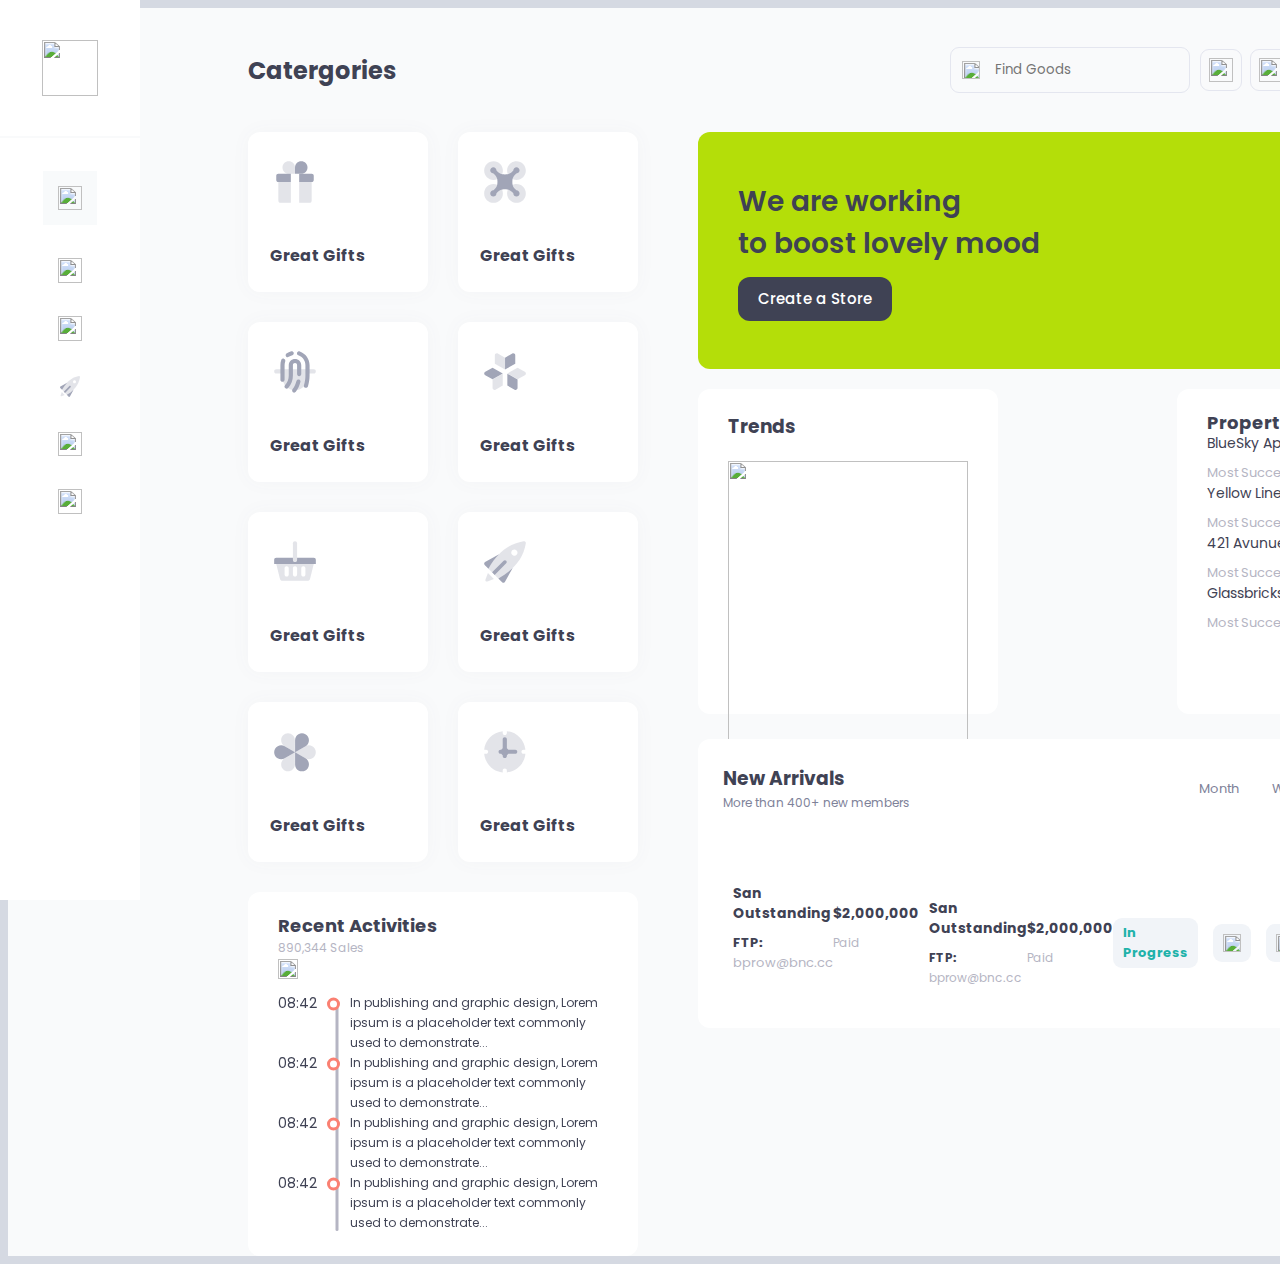
==== commit 7acaebf0: "modifies demo17" ====
--- a/demo17/demo17.html
+++ b/demo17/demo17.html
@@ -6,273 +6,241 @@
     <meta name="viewport" content="width=device-width, initial-scale=1.0">
     <link href='https://fonts.googleapis.com/css?family=Poppins' rel='stylesheet'>
     <link rel="stylesheet" href="assets/style/normalize.css">
+    <link rel="stylesheet" href="assets/style/pre.css">
     <link rel="stylesheet" href="assets/style/style.css">
 </head>
 
 <body>
     <div id="app">
-        <div class="left-bar">
-            <a href="#" class="left-bar-nav-logo">
+        <aside class="side-menu">
+            <a href="#" class="side-menu-nav-logo">
                 <img src="assets/img/img-logo4.svg" alt="">
             </a>
-            <nav class="left-bar-nav">
-                <a class="left-bar-nav-link left-bar-nav-link-rectangle" href="#">
+            <nav class="side-menu-nav">
+                <a class="side-menu-nav-link side-menu-nav-link-rectangle" href="#">
                     <img src="assets/img/img-rectangle.svg" alt="">
                 </a>
-                <a class="left-bar-nav-link" href="#">
+                <a class="side-menu-nav-link" href="#">
                     <img src="assets/img/img-shuriken.svg" alt="">
                 </a>
-                <a class="left-bar-nav-link" href="#">
+                <a class="side-menu-nav-link" href="#">
                     <img src="assets/img/img-calendar.svg" alt="">
                 </a>
-                <a class="left-bar-nav-link" href="#">
+                <a class="side-menu-nav-link" href="#">
                     <img src="assets/img/img-rocket.svg" alt="">
                 </a>
-                <a class="left-bar-nav-link" href="#">
+                <a class="side-menu-nav-link" href="#">
                     <img src="assets/img/img-map.svg" alt="">
                 </a>
-                <a class="left-bar-nav-link" href="#">
+                <a class="side-menu-nav-link" href="#">
                     <img src="assets/img/img-cogwheel.svg" alt="">
                 </a>
             </nav>
-            <a href="" class="left-bar-nav-leave">
+            <a href="" class="side-menu-nav-leave">
                 <img src="assets/img/img-leave.svg" alt="">
             </a>
-        </div>
-        <div class="main">
-            <header class="top-bar">
-                <h2 class="top-bar-category">Catergories</h2>
-                <ul class="top-bar-feature">
-                    <li class="top-bar-feature-search">
-                        <a class="top-bar-feature-search-box">
+        </aside>
+        <main id="main">
+            <header id="header">
+                <h1 class="header-title">Catergories</h1>
+                <ul class="header-feature">
+                    <li class="header-feature-search">
+                        <a class="header-feature-search-box">
                             <img src="assets/img/img-search.svg" alt="">
                             <input type="search" placeholder="Find Goods">
                         </a>
                     </li>
-                    <li class="top-bar-feature-notification">
-                        <a href="#" class="top-bar-feature-notification-link">
+                    <li class="header-notification">
+                        <a href="#" class="header-notification-link">
                             <img src="assets/img/img-bell.svg" alt="">
                         </a>
                     </li>
-                    <li class="top-bar-feature-account">
-                        <a href="#" class="top-bar-feature-account-link">
+                    <li class="header-account">
+                        <a href="#" class="header-account-link">
                             <img src="assets/img/img-account.svg" alt="">
                         </a>
                     </li>
-                    <li class="top-bar-feature-new-goal">
-                        <a href="#" class="top-bar-feature-new-goal-link">
+                    <li class="header-new-goal">
+                        <a href="#" class="header-new-goal-link bold-600">
                             New Goal
                         </a>
                     </li>
                 </ul>
             </header>
-            <div class="wrapper">
-                <div class="wrapper-left">
-                    <div class="wrapper-left-card">
-                        <a href="" class="wrapper-left-card-link">
-                            <img src="assets/img/Cart 1.svg" alt="">
-                            <p>Great Gifts</p>
-                        </a>
-                    </div>
-                    <div class="wrapper-left-card">
-                        <a href="" class="wrapper-left-card-link">
-                            <img src="assets/img/Cart 2.svg" alt="">
-                            <p>Great Gifts</p>
-                        </a>
-                    </div>
-                    <div class="wrapper-left-card">
-                        <a href="" class="wrapper-left-card-link">
-                            <img src="assets/img/Cart 3.svg" alt="">
-                            <p>Great Gifts</p>
-                        </a>
-                    </div>
-                    <div class="wrapper-left-card">
-                        <a href="" class="wrapper-left-card-link">
-                            <img src="assets/img/Cart 4.svg" alt="">
-                            <p>Great Gifts</p>
-                        </a>
-                    </div>
-                    <div class="wrapper-left-card">
-                        <a href="" class="wrapper-left-card-link">
-                            <img src="assets/img/Cart 5.svg" alt="">
-                            <p>Great Gifts</p>
-                        </a>
-                    </div>
-                    <div class="wrapper-left-card">
-                        <a href="" class="wrapper-left-card-link">
-                            <img src="assets/img/Cart 6.svg" alt="">
-                            <p>Great Gifts</p>
-                        </a>
-                    </div>
-                    <div class="wrapper-left-card">
-                        <a href="" class="wrapper-left-card-link">
-                            <img src="assets/img/Cart 7.svg" alt="">
-                            <p>Great Gifts</p>
-                        </a>
-                    </div>
-                    <div class="wrapper-left-card">
-                        <a href="" class="wrapper-left-card-link">
-                            <img src="assets/img/Cart 8.svg" alt="">
-                            <p>Great Gifts</p>
-                        </a>
-                    </div>
-                    <div class="wrapper-left-time-line">
-                        <div class="wrapper-left-time-line-heading">
-                            <div class="wrapper-left-time-line-heading-text">
-                                <p>Recent Activities</p>
-                                <span>890,344 Sales</span>
-                            </div>
-                            <a class="wrapper-left-time-line-button"><img src="assets/img/three-dots.jpg" alt=""></a>
+            <div id="wrap">
+                <div class="col-left">
+                    <section class="gift-section">
+                        <a href="" class="gift-section-card">
+                            <img src="assets/img/gift/cart1.svg" alt="">
+                            <p>Great Gifts</p>
+                        </a>
+                        <a href="" class="gift-section-card">
+                            <img src="assets/img/gift/cart2.svg" alt="">
+                            <p>Great Gifts</p>
+                        </a>
+                        <a href="" class="gift-section-card">
+                            <img src="assets/img/gift/cart3.svg" alt="">
+                            <p>Great Gifts</p>
+                        </a>
+                        <a href="" class="gift-section-card">
+                            <img src="assets/img/gift/cart4.svg" alt="">
+                            <p>Great Gifts</p>
+                        </a>
+                        <a href="" class="gift-section-card">
+                            <img src="assets/img/gift/cart5.svg" alt="">
+                            <p>Great Gifts</p>
+                        </a>
+                        <a href="" class="gift-section-card">
+                            <img src="assets/img/gift/cart6.svg" alt="">
+                            <p>Great Gifts</p>
+                        </a>
+                        <a href="" class="gift-section-card">
+                            <img src="assets/img/gift/cart7.svg" alt="">
+                            <p>Great Gifts</p>
+                        </a>
+                        <a href="" class="gift-section-card">
+                            <img src="assets/img/gift/cart8.svg" alt="">
+                            <p>Great Gifts</p>
+                        </a>
+                    </section>
+                    <section class="time-line-section common-section">
+                        <div class="section-heading">
+                            <div>
+                                <p class="section-heading-title">Recent Activities</p>
+                                <span class="section-heading-sub">890,344 Sales</span>
+                            </div>
+                            <a class="time-line-button"><img src="assets/img/three-dots.jpg" alt=""></a>
                         </div>
-                        <div class="wrapper-left-time-line-content">
-                            <div class="wrapper-left-time-line-content-event">
-                                <div class="wrapper-left-time-line-content-event-record">
-                                    <p>08:42</p>
-                                    <div class="wrapper-left-time-line-content-event-record-divide">
-                                        <div class="wrapper-left-time-line-content-event-record-divide-circle"></div>
-                                        <div class="wrapper-left-time-line-content-event-record-divide-lash"></div>
-                                    </div>
-                                    <span class="wrapper-left-time-line-content-event-record-text">In publishing and graphic design, Lorem ipsum is a placeholder text commonly
-                                        used to demonstrate...</span>
-                                </div>
-                            </div>
-                            <div style="align-items:center" class="wrapper-left-time-line-content-event">
-                                <div class="wrapper-left-time-line-content-event-record">
-                                    <p>08:42</p>
-                                    <div style="border-color: lightseagreen;"
-                                        class="wrapper-left-time-line-content-event-record-icon">
-                                    </div>
-                                </div>
-                                <div class="wrapper-left-time-line-content-event-text">
-                                    <p>AEOL meeting with</p>
-                                    <img src="assets/img/man.png" alt="">
-                                    <img src="assets/img/girl.png" alt="">
-                                </div>
-                            </div>
-                            <div class="wrapper-left-time-line-content-event">
-                                <div class="wrapper-left-time-line-content-event-record">
-                                    <p>08:42</p>
-                                    <div style="border-color:gold"
-                                        class="wrapper-left-time-line-content-event-record-icon">
-                                    </div>
-                                </div>
-                                <div class="wrapper-left-time-line-content-event-text">
-                                    <p>Make deposit USD 700 to ESL</p>
-                                </div>
-                            </div>
-                            <div class="wrapper-left-time-line-content-event">
-                                <div class="wrapper-left-time-line-content-event-record">
-                                    <p>08:42</p>
-                                    <div style="border-color:purple"
-                                        class="wrapper-left-time-line-content-event-record-icon">
-                                    </div>
-                                </div>
-                                <div class="wrapper-left-time-line-content-event-text">
-                                    <span>Lorem ipsum is placeholder text commonly used in the graphic, print, and
-                                        publishing industries ...</span>
+                        <div class="time-line-content">
+                            <div class="time-line-event">
+                                <div class="time-line-mark time-line-devider">08:42</div>
+                                <div class="time-line-text">
+                                    In publishing and graphic design, Lorem ipsum is a placeholder text commonly
+                                        used to demonstrate...
+                                </div>
+                            </div>
+                            <div class="time-line-event">
+                                <div class="time-line-mark time-line-devider">08:42</div>
+                                <div class="time-line-text">
+                                    In publishing and graphic design, Lorem ipsum is a placeholder text commonly
+                                        used to demonstrate...
+                                </div>
+                            </div>
+                            <div class="time-line-event">
+                                <div class="time-line-mark time-line-devider">08:42</div>
+                                <div class="time-line-text">
+                                    In publishing and graphic design, Lorem ipsum is a placeholder text commonly
+                                        used to demonstrate...
+                                </div>
+                            </div>
+                            <div class="time-line-event">
+                                <div class="time-line-mark time-line-devider">08:42</div>
+                                <div class="time-line-text">
+                                    In publishing and graphic design, Lorem ipsum is a placeholder text commonly
+                                        used to demonstrate...
                                 </div>
                             </div>
                         </div>
-                    </div>
+                    </section>
                 </div>
-                <div class="wrapper-right">
-                    <div class="wrapper-right-billboard">
-                        <div class="wrapper-right-billboard-panel" href="">
-                            <h2>We are working <br> to boost lovely mood</h2>
-                            <a class="wrapper-right-billboard-link" href="#">
-                                Create a Store
-                            </a>
-                            <img src="assets/img/Billboard.svg" alt="">
-                        </div>
-                    </div>
-                    <div class="wrapper-right-statistics">
-                        <div class="wrapper-right-statistics-trend">
-                            <div class="wrapper-right-statistics-trend-heading">
+                <div class="col-right">
+                    <section class="billboard-section" href="">
+                        <h2>We are working <br> to boost lovely mood</h2>
+                        <a class="billboard-link" href="#">
+                            Create a Store
+                        </a>
+                        <img src="assets/img/Billboard.svg" alt="">
+                    </section>
+                    <div class="trend-properties">
+                        <section class="trend-section common-section">
+                            <div class="section-heading">
                                 <h3>Trends</h3>
-                                <a class="wrapper-right-statistics-trend-heading-button" href="#">
+                                <a class="trend-heading-button" href="#">
                                     <img src="assets/img/three-dots.jpg" alt="">
                                 </a>
                             </div>
-                            <img class="wrapper-right-statistics-trend-chart" src="assets/img/Chart.png" alt="">
-                            <div class="wrapper-right-statistics-trend-item">
+                            <img class="trend-chart" src="assets/img/Chart.png" alt="">
+                            <div class="trend-item flex-balance">
                                 <img src="assets/img/trend-Icon1.png" alt="">
-                                <div class="wrapper-right-statistics-trend-content-text">
-                                    <p>Top Author</p>
-                                    <span>Successful Fellas</span>
-                                </div>
-                                <span class="wrapper-right-statistics-trend-bonus">
+                                <div class="common-item-content">
+                                    <p class="common-item-title">Top Author</p>
+                                    <span class="common-item-text">Successful Fellas</span>
+                                </div>
+                                <span class="trend-bonus">
                                     +82$
                                 </span>
                             </div>
-                            <div class="wrapper-right-statistics-trend-item">
+                            <div class="trend-item flex-balance">
                                 <img src="assets/img/trend-Icon2.png" alt="">
-                                <div class="wrapper-right-statistics-trend-content-text">
-                                    <p>Top Author</p>
-                                    <span>Successful Fellas</span>
-                                </div>
-                                <span class="wrapper-right-statistics-trend-bonus">
+                                <div class="common-item-content">
+                                    <p class="common-item-title">Top Author</p>
+                                    <span class="common-item-text">Successful Fellas</span>
+                                </div>
+                                <span class="trend-bonus">
                                     +500$
                                 </span>
                             </div>
-                            <div class="wrapper-right-statistics-trend-item">
+                            <div class="trend-item flex-balance">
                                 <img src="assets/img/trend-Icon3.png" alt="">
-                                <div class="wrapper-right-statistics-trend-content-text">
-                                    <p>Top Author</p>
-                                    <span>Successful Fellas</span>
-                                </div>
-                                <span class="wrapper-right-statistics-trend-bonus">
+                                <div class="common-item">
+                                    <p class="common-item-title">Top Author</p>
+                                    <span class="common-item-text">Successful Fellas</span>
+                                </div>
+                                <span class="trend-bonus">
                                     +4500$
                                 </span>
                             </div>
-                        </div>
-                        <div class="wrapper-right-statistics-properties">
-                            <div class="wrapper-right-statistics-properties-heading">
-                                <h3>Properties</h3>
-                                <a class="wrapper-right-statistics-trend-properties-button" href="#">
+                        </section>
+                        <section class="properties-section common-section">
+                            <div class="section-heading">
+                                <h3 class=section-heading-title fs-18_lh-26 bold-600">Properties</h3>
+                                <a class="properties-heading-button" href="#">
                                     <img src="assets/img/three-dots.jpg" alt="">
                                 </a>
                             </div>
-                            <div class="wrapper-right-statistics-properties-item">
-                                <img src="assets/img/properties-icon1.png" alt="">
-                                <div class="wrapper-right-statistics-properties-content-text">
-                                    <p>BlueSky Apartments</p>
-                                    <span>Most Successful Fellas</span>
-                                </div>
-                                <span class="wrapper-right-statistics-properties-arrow">
-                                    >
-                                </span>
-                            </div>
-                            <div class="wrapper-right-statistics-properties-item">
-                                <img src="assets/img/properties-icon2.png" alt="">
-                                <div class="wrapper-right-statistics-properties-content-text">
-                                    <p>Yellow Lines</p>
-                                    <span>Most Successful Fellas</span>
-                                </div>
-                                <span class="wrapper-right-statistics-properties-arrow">
-                                    >
-                                </span>
-                            </div>
-                            <div class="wrapper-right-statistics-properties-item">
-                                <img src="assets/img/properties-icon3.png" alt="">
-                                <div class="wrapper-right-statistics-properties-content-text">
-                                    <p>421 Avunue</p>
-                                    <span>Most Successful Fellas</span>
-                                </div>
-                                <span class="wrapper-right-statistics-properties-arrow">
-                                    >
-                                </span>
-                            </div>
-                            <div class="wrapper-right-statistics-properties-item">
-                                <img src="assets/img/properties-icon4.png" alt="">
-                                <div class="wrapper-right-statistics-properties-content-text">
-                                    <p>Glassbricks</p>
-                                    <span>Most Successful Fellas</span>
-                                </div>
-                                <span class="wrapper-right-statistics-properties-arrow">
-                                    >
-                                </span>
-                            </div>
-                        </div>
+                            <div class="property-main">
+                                <div class="properties-item flex-balance">
+                                    <img src="assets/img/properties-icon1.png" alt="">
+                                    <div class="common-item-content">
+                                        <p class="common-item-title">BlueSky Apartments</p>
+                                        <span class="common-item-text">Most Successful Fellas</span>
+                                    </div>
+                                    <span class="wrapper-right-statistics-properties-arrow">
+                                        >
+                                    </span>
+                                </div>
+                                <div class="properties-item flex-balance">
+                                    <img src="assets/img/properties-icon2.png" alt="">
+                                    <div class="wrapper-right-statistics-properties-content-text">
+                                        <p class="common-item-title">Yellow Lines</p>
+                                        <span class="common-item-text">Most Successful Fellas</span>
+                                    </div>
+                                    <span class="wrapper-right-statistics-properties-arrow">
+                                        >
+                                    </span>
+                                </div>
+                                <div class="properties-item flex-balance">
+                                    <img src="assets/img/properties-icon3.png" alt="">
+                                    <div class="wrapper-right-statistics-properties-content-text">
+                                        <p class="common-item-title">421 Avunue</p>
+                                        <span class="common-item-text">Most Successful Fellas</span>
+                                    </div>
+                                    <span class="wrapper-right-statistics-properties-arrow">
+                                        >
+                                    </span>
+                                </div>
+                                <div class="properties-item flex-balance">
+                                    <img src="assets/img/properties-icon4.png" alt="">
+                                    <div class="wrapper-right-statistics-properties-content-text">
+                                        <p class="common-item-title">Glassbricks</p>
+                                        <span class="common-item-text">Most Successful Fellas</span>
+                                    </div>
+                                    <span class="wrapper-right-statistics-properties-arrow">
+                                        >
+                                    </span>
+                                </div>
+                            </div>
+                        </section>
                         <div class="wrapper-right-statistics-new-arrivals">
                             <div class="wrapper-right-statistics-new-arrivals-heading">
                                 <div class="wrapper-right-statistics-new-arrivals-heading-title">
@@ -295,14 +263,41 @@
                                 <div class="wrapper-right-statistics-new-arrivals-item-left">
                                     <img src="assets/img/trend-Icon1.png" alt="">
                                     <div class="wrapper-right-statistics-new-arrivals-item-left-text">
-                                        <p>San Outstanding</p>
-                                        <span><strong>FTP:</strong> bprow@bnc.cc</span>
+                                        <p class="common-item-title">San Outstanding</p>
+                                        <span class="common-item-text"><strong>FTP:</strong> bprow@bnc.cc</span>
                                     </div>
                                     <div class="wrapper-right-statistics-new-arrivals-item-left-price">
                                         <p>$2,000,000</p>
                                         <span>Paid</span>
                                     </div>
                                 </div>
+                                <div class="wrapper-right-statistics-new-arrivals-item">
+                                    <div class="wrapper-right-statistics-new-arrivals-item-left">
+                                        <img src="assets/img/trend-Icon1.png" alt="">
+                                        <div class="wrapper-right-statistics-new-arrivals-item-left-text">
+                                            <p>San Outstanding</p>
+                                            <span><strong>FTP:</strong> bprow@bnc.cc</span>
+                                        </div>
+                                        <div class="wrapper-right-statistics-new-arrivals-item-left-price">
+                                            <p>$2,000,000</p>
+                                            <span>Paid</span>
+                                        </div>
+                                    </div>
+                                    <div class="wrapper-right-statistics-new-arrivals-item-right">
+                                        <a style="color:lightseagreen;"
+                                            class="wrapper-right-statistics-new-arrivals-item-right-button" href="">
+                                            In Progress
+                                        </a>
+                                        <a href="#" class="wrapper-right-statistics-new-arrivals-item-right-icon">
+                                            <img src="assets/img/Settings.svg" alt="">
+                                        </a>
+                                        <a href="#" class="wrapper-right-statistics-new-arrivals-item-right-icon">
+                                            <img src="assets/img/Write.svg" alt="">
+                                        </a>
+                                        <a href="#" class="wrapper-right-statistics-new-arrivals-item-right-icon">
+                                            <img src="assets/img/Trash.svg" alt="">
+                                        </a>
+                                    </div>
                                 <div class="wrapper-right-statistics-new-arrivals-item-right">
                                     <a style="color:lightseagreen;"
                                         class="wrapper-right-statistics-new-arrivals-item-right-button" href="">
@@ -323,17 +318,31 @@
                                 <div class="wrapper-right-statistics-new-arrivals-item-left">
                                     <img src="assets/img/trend-Icon2.png" alt="">
                                     <div class="wrapper-right-statistics-new-arrivals-item-left-text">
-                                        <p>San Outstanding</p>
-                                        <span><strong>FTP:</strong> bprow@bnc.cc</span>
-                                    </div>
+                                        <p class="common-item-title">San Outstanding</p>
+                                        <span class="common-item-text"><strong>FTP:</strong> bprow@bnc.cc</span>
+                                    </div>
+                                    <div class="wrapper-right-statistics-new-arrivals-item-right">
+                                        <a style="color:salmon;"
+                                            class="wrapper-right-statistics-new-arrivals-item-right-button" href="">
+                                            Success
+                                        </a>
+                                        <a href="#" class="wrapper-right-statistics-new-arrivals-item-right-icon">
+                                            <img src="assets/img/Settings.svg" alt="">
+                                        </a>
+                                        <a href="#" class="wrapper-right-statistics-new-arrivals-item-right-icon">
+                                            <img src="assets/img/Write.svg" alt="">
+                                        </a>
+                                        <a href="#" class="wrapper-right-statistics-new-arrivals-item-right-icon">
+                                            <img src="assets/img/Trash.svg" alt="">
+                                        </a>
                                     <div class="wrapper-right-statistics-new-arrivals-item-left-price">
                                         <p>$2,000,000</p>
                                         <span>Paid</span>
                                     </div>
                                 </div>
                                 <div class="wrapper-right-statistics-new-arrivals-item-right">
-                                    <a style="color:salmon;"
-                                        class="wrapper-right-statistics-new-arrivals-item-right-button" href="">
+                                    <a style="color:salmon;" class="wrapper-right-statistics-new-arrivals-item-right-button"
+                                        href="">
                                         Success
                                     </a>
                                     <a href="#" class="wrapper-right-statistics-new-arrivals-item-right-icon">
@@ -351,8 +360,8 @@
                                 <div class="wrapper-right-statistics-new-arrivals-item-left">
                                     <img src="assets/img/trend-Icon3.png" alt="">
                                     <div class="wrapper-right-statistics-new-arrivals-item-left-text">
-                                        <p>San Outstanding</p>
-                                        <span><strong>FTP:</strong> bprow@bnc.cc</span>
+                                        <p class="common-item-title">San Outstanding</p>
+                                        <span class="common-item-text"><strong>FTP:</strong> bprow@bnc.cc</span>
                                     </div>
                                     <div class="wrapper-right-statistics-new-arrivals-item-left-price">
                                         <p>$2,000,000</p>
@@ -378,8 +387,8 @@
                                 <div class="wrapper-right-statistics-new-arrivals-item-left">
                                     <img src="assets/img/trend-Icon4.png" alt="">
                                     <div class="wrapper-right-statistics-new-arrivals-item-left-text">
-                                        <p>San Outstanding</p>
-                                        <span><strong>FTP:</strong> bprow@bnc.cc</span>
+                                        <p class="common-item-title">San Outstanding</p>
+                                        <span class="common-item-text"><strong>FTP:</strong> bprow@bnc.cc</span>
                                     </div>
                                     <div class="wrapper-right-statistics-new-arrivals-item-left-price">
                                         <p>$2,000,000</p>
@@ -405,7 +414,7 @@
                     </div>
                 </div>
             </div>
-        </div>
+        </main>
     </div>
 </body>
 
--- a/demo17/assets/style/pre.css
+++ b/demo17/assets/style/pre.css
@@ -0,0 +1,163 @@
+* {
+    box-sizing: border-box;
+    font-family: 'Poppins';
+    color:  #3F4254;
+}
+*::after,*::before {
+    box-sizing: border-box;
+}
+h1,h2,h3,h4,h5,h6,p {
+    margin: 0;
+}
+p {
+    font-size: 14px;
+    line-height: 20px;
+}
+a {
+    font-size: 13px;
+    line-height: 20px;
+    text-decoration: none;
+}
+a:hover {
+    text-decoration: none;
+}
+span {
+    font-size:12px ;
+    line-height: 20px;
+    color: #B5B5C3;
+}
+ul,li {
+    padding: 0;
+    margin: 0;
+    list-style: none;
+}
+input {
+    border: none;
+    outline: none;
+}
+/* MARGIN */
+.mrt-5px {
+    margin-top: 5px;
+}
+.mrt-10 {
+    margin-top: 10px;
+}
+.mrb-5px {
+    margin-bottom: 5px;
+}
+.mrb-10 {
+    margin-bottom: 10px;
+}
+.mrl-5px {
+    margin-left: 5px;
+}
+.mrl-10 {
+    margin-left: 10px;
+}
+.mrr-5px {
+    margin-right: 5px;
+}
+.mrr-10 {
+    margin-right: 10px;
+}
+/* PADDING */
+.pdt-5px {
+    margin-top: 5px;
+}
+.pdt-10 {
+    margin-top: 10px;
+}
+.pdb-5px {
+    margin-bottom: 5px;
+}
+.pdb-10 {
+    margin-bottom: 10px;
+}
+.pdl-5px {
+    margin-left: 5px;
+}
+.pdl-10 {
+    margin-left: 10px;
+}
+.pdr-5px {
+    margin-right: 5px;
+}
+.pdr-10 {
+    margin-right: 10px;
+}
+/* TEXT CSS */
+.grey-text {
+    color:  #B5B5C3;
+}
+.grey-2-text{
+    color: #7E8299;
+}
+.font-size-14 {
+    font-size: 14px;
+}
+.bold-500 {
+    font-weight: 500;
+}
+.bold-600 {
+    font-weight: 600;
+}
+/* BACKGROUND-COLOR */
+.
+
+
+/* SECTION-CSS */
+.section-heading {
+    display: flex;
+    justify-content: space-between;
+    align-items: center;
+}
+.section-heading-title {
+    font-weight: bold;
+    font-size: 18px;
+    line-height: 21px;
+    color: #3F4254;
+}
+.section-heading-sub {
+    font-size: 12px;
+    color: #B5B5C3;
+}
+.common-section {
+    padding: 23px 30px;
+    border-radius: 12px;
+    background-color: white;
+}
+/* ITEM CSS */
+.common-item-title {
+    font-size: 14px;
+    margin-bottom: 10px;
+}
+.common-item-text {
+    font-size: 13px;
+    color: #B5B5C3;
+}
+/* BUTTON */
+.primary-button {
+    border-radius: 12px;
+    border: none;
+}
+/* PROPERTY CSS */
+.flex-balance {
+    display: flex;
+    align-items: center;
+}
+/* TIMELINE DIVEDER */
+.time-line-devider {
+    position: relative;
+}
+.time-line-devider::before {
+    content: "";
+    position: absolute;
+    height: 13px;
+    width: 13px;
+    border: 3px solid salmon;
+    top: 10.5px;
+    background-color: white;
+    transform: translateY(-50%);
+    border-radius: 50%;
+    right: -13px;
+}--- a/demo17/assets/style/style.css
+++ b/demo17/assets/style/style.css
@@ -1,193 +1,174 @@
-* {
-    box-sizing: border-box;
-    font-family: 'Poppins';
-}
-a {
-    text-decoration: none;
-}
-h3 {
-    margin-top: 10px;
-}
+/* PREDEFINED */
 body {
     background-color: #D5D9E2;
 }
 #app {
     width: 1500px;
-    height: 1200px;
-    position: relative;
+    margin: auto;
+    padding-left: 140px;
     background-color: #F9FAFB;
-    margin: auto;
-    overflow: hidden;
-}
-/* LEFT BAR */
-.left-bar {
+}
+/* MAIN */
+#main {
+    padding: 0 100px;
+}
+/* SIDE MENU */
+.side-menu {
+    position: fixed;
+    top: 0;
+    left: 0;
+    bottom: 0;
     display: flex;
     flex-direction: column;
     text-align: center;
     width: 140px;
     height: 100%;
-    position: absolute;
     left: 0;
     top: 0;
     bottom: 0;
     background-color: white;
 }
-.left-bar a {
+.side-menu a {
     display: inline-block;
     margin-left: auto;
     margin-right: auto;
 }
-.left-bar-nav-logo {
+.side-menu-nav-logo {
     margin-top: 40px;
     margin-bottom: 40px;
 }
-.left-bar-nav-logo img{
+.side-menu-nav-logo img{
     width: 55.71px;
 }
-.left-bar-nav {
+.side-menu-nav {
     display: flex;
     flex-direction: column;
     border-top: 2px solid #F9FAFB;
 }
-.left-bar-nav a{
+.side-menu-nav a{
     margin-top: 33px;
 }
-.left-bar-nav-link img {
+.side-menu-nav-link img {
     width: 24.75px;
 }
-.left-bar-nav-link-rectangle {
+.side-menu-nav-link-rectangle {
     padding: 15px;
     display: block;
     background-color: rgba(245, 248, 250,0.7);
 }
-.left-bar-nav-leave {
+.side-menu-nav-leave {
     display: block;
     margin-top: auto;
     margin-bottom: 40px;
 }
-/* MAIN */
-.main {
-    padding-top: 20px;
-    margin-left: 240px;
-    margin-right: 100px;
-}
-.top-bar {
-    display: flex;
-    justify-content: space-between;
-    align-items: center;
-}
-.top-bar h2 {
+/* HEADER */
+#header {
+    width: 100%;
+    display: flex;
+    align-items: center;
+    padding: 39px 0;
+}
+.header-title {
     font-size: 24px;
 }
-.top-bar-feature {
-    list-style: none;
-    padding: 0;
-    display: flex;
-    align-items: center;
-}
-.top-bar-feature li{
-    margin-left: 8px;
-    height: 42px;
-}
-.top-bar-feature-search-box {
-    padding-left: 12px;
-    height: 100%;
+.header-feature {
+    margin-left: auto;
+    display: flex;
+    align-items: center;
+}
+.header-feature-search-box {
+    width: 240px;
+    padding: 11px;
     border-radius: 9px;
     border: 1px solid #E4E6EF;
     display: flex;
     align-items:  center;
-}
-.top-bar-feature-search-box  img {
+    margin-right: 10px;
+    font-size: 13px;
+}
+.header-feature-search-box  img {
     width: 18px;
-    height: 18px;
-    margin-right: 5px;
-}
-.top-bar-feature-search-box  input {
+    margin-right: 13px;
+}
+.header-feature-search-box  input {
     background-color: transparent;
-    border: none;
-    outline: none;
     color: #B5B5C3;
 }
-.top-bar-feature-notification-link,.top-bar-feature-account-link {
-    padding: 9px;
+.header-notification-link,.header-account-link {
+    padding: 8px;
     border: 1px solid #E4E6EF;
     border-radius: 9px;
     display: block;
-    height: 100%;
-}
-.top-bar-feature-notification-link img,.top-bar-feature-account-link img {
+    margin-right: 8px;
+}
+.header-account-link {
+    margin-right: 10px;
+}
+.header-notification-link img,.header-account-link img {
     width: 24px;
 }
-.top-bar-feature-new-goal-link {
-    height: 100%;
-    padding-left: 11px;
-    padding-right: 11px;
-    border-radius: 9px;
+.header-new-goal-link {
+    border-radius: 6px;
     background-color: #B0DC00;
     color: white;
     display: block;
-    line-height: 42px;
-    font-weight: bolder;
-}
-.top-bar-feature-new-goal-link:hover {
-    text-decoration: none;
-    color: white;
-}
-/* wrapper */
-.wrapper {
-    margin-top: 20px;
-    display: flex;
-}
-.wrapper-left {
+    padding: 11px 20px;
+    font-size: 13px;
+}
+
+/* wrap */
+#wrap {
+    display: flex;
+    width: 100%;
+    gap: 60px;
+}
+.col-left {
     width:390px;
     display: flex;
+    flex-direction: column;
+    gap: 30px;
+}
+.gift-section {
+    width: 100%;
+    display: flex;
     flex-wrap: wrap;
-    margin: 0 -15px;
-    justify-content: space-between;
-}
-.wrapper-left-card {
-    width: 47%;
-    background-color: white;
-    border-radius: 12px;
-    padding:30px 25px;
+    gap: 30px;
+}
+.gift-section-card {
+    display: block;
+    color:#3F4254 ;
+    width: calc((100% - 30px)/2);
+    background-color: white;
+    border-radius: 12px;
+    padding:25px 22px 24px;
     box-shadow: 0px 0px 20px rgba(94, 98, 120, 0.04);
-    margin-bottom: 20px;
-}
-.wrapper-left-card-link {
-    display: block;
-    color:#3F4254 ;
-}
-.wrapper-left-card-link:hover {
-    text-decoration: none;
-}
-.wrapper-left-card-link img{
+}
+.gift-section-card img{
     width: 50px;
-}
-.wrapper-left-card-link p {
-    margin: 0;
-    margin-top: 30px;
-    font-weight: bolder;
-}
-.wrapper-left-time-line {
-    background-color: white;
-    padding: 20px 25px;
-    width: 100%;
-    border-radius: 12px;
-}
-.wrapper-left-time-line-heading {
-    display: flex;
-    justify-content: space-between;
-    align-items: center;
-}
-.wrapper-left-time-line-heading-text p{
-    color: #3F4254;
-    font-weight: bolder;
-    font-size: 18px;
-}
-.wrapper-left-time-line-heading-text span {
-    color: #B5B5C3;
-}
-.wrapper-left-time-line-button {
+    margin-bottom: 37px;
+}
+.gift-section-card p {
+    font-size: 16px;
+    font-weight: bold;
+    line-height: 24px;
+}
+.time-line-section {
+    background-color: white;
+    width: 100%;
+    border-radius: 12px;
+}
+.time-line-mark{
+    font-size: 14px;
+    line-height: 21px;
+    width: 49px;
+    margin-right: 23px;
+    flex-shrink: 0;
+}
+.time-line-section .section-heading-sub {
+    font-size: 12px;
+    line-height: 23px;
+}
+.time-line-button {
     border-radius: 9px;
     background-color: transparent;
     border: none;
@@ -195,136 +176,106 @@
     display: block;
     cursor: pointer;
 }
-.wrapper-left-time-line-button  img {
+.time-line-button  img {
     width: 20px;
 }
-.wrapper-left-time-line-content {
-    margin-top: 30px;
+.time-line-content {
+    padding-top: 14px;
     position: relative;
 }
-.wrapper-left-time-line-content-event {
-    display: flex;
-    align-items: flex-start;
-    margin-bottom: 30px;
-}
-
-.wrapper-left-time-line-content-event-record {
-    display: flex;
-    padding-right: 15px;
-}
-.wrapper-left-time-line-content-event-record p {
-    margin:0;
-}
-.wrapper-left-time-line-content-event-record-divide{
-    display: flex;
-    flex-direction: column;
-    align-items: center;
-    margin: 0 15px;
-}
-.wrapper-left-time-line-content-event-record-divide-circle{
-    width: 14px !important;
-    height: 14px;
-    border: 3px solid salmon;
-    border-radius: 50%;
-    background-color: white;
-    flex-shrink: 0;
-}
-.wrapper-left-time-line-content-event-record-divide-lash{
-    background-color: #E5EAEE;
+.time-line-content::before {
+    content: "";
+    position: absolute;
     width: 3px;
-    height: 100%;
-    border-radius: 2px;
-    margin: 5px 0;
-}
-.wrapper-left-time-line-content-event-record-text {
-    color:#7E8299 ;
-    padding-left: 15px;
-    display: flex;
-    align-items: center;
-}
-.wrapper-left-time-line-content-event-text  img {
-    margin-left: 8px;
-}
-.wrapper-left-time-line-content-event-text p {
-    margin: 0;
-    color: #444;
-    font-weight: bolder;
-}
-.wrapper-right {
-    margin-left: 60px;
-    flex: 1;
-}
-
-.wrapper-right-billboard-panel {
-    padding-top: 40px;
-    padding-left: 30px;
+    background-color: #B5B5C3;
+    top: calc(10.5px + 6.5px + 5px);
+    left: calc(49px + 6.5px);
+    transform: translateX(50%);
+    bottom: 2px;
+    border-radius: 8px;
+}
+.time-line-event {
+    width: 100%;
+    display: flex;
+}
+.time-line-event .section-heading-title {
+    font-size: 14px;
+    font-weight: 600;
+}
+.time-line-text {
+    font-size: 12px;
+    line-height:20px;
+    font-weight: 400;
+}
+.col-right {
+    width: 710px;
+}
+.billboard-section {
+    padding: 49px 40px 48px;
     height: 237px;
     position: relative;
-    display: block;
+    display: flex;
+    flex-direction: column;
+    align-items: flex-start;
+    justify-content: space-between;
     overflow: hidden;
     background-color: #B4DE09;
     border-radius: 12px;
 }
-.wrapper-right-billboard-panel h2 {
-    font-weight:bold;
-    margin-bottom: 40px;
-}
-.wrapper-right-billboard-panel img {
+.billboard-section h2 {
+    font-weight:600;
+    font-size: 28px;
+}
+.billboard-section img {
     position: absolute;
     display: block;
     bottom: 0;
     left: 20%;
     transform: translateX(20%);
 }
-.wrapper-right-billboard-link {
+.billboard-link {
     color: white;
-    padding: 10px 20px;
+    padding: 12px 20px;
     background-color: #3F4254;
     border-radius: 12px;
-    font-weight: bolder;
-}
-.wrapper-right-statistics {
+    font-weight: 500;
+    font-size: 15px;
+    display: block;
+}
+.trend-properties{
     margin-top: 20px;
     display: flex;
     flex-wrap: wrap;
     justify-content: space-between;
 }
-.wrapper-right-statistics-trend,.wrapper-right-statistics-properties {
+.trend,.wrapper-right-statistics-properties {
     width: 48%;
     background-color: white;
     padding: 20px;
     border-radius: 12px;
 }
-.wrapper-right-statistics-trend-heading{
+.trend-section {
+    background-color: white;
+}
+.trend-heading{
     display: flex;
     justify-content: space-between;
     align-items: center;
 }
 
-.wrapper-right-statistics-trend-chart {
+.trend-chart {
     margin-top: 20px;
     width: 100%;
     display: block;
 }
-.wrapper-right-statistics-trend-item {
-    display: flex;
-    align-items: center;
-    margin-top: 20px;
-}
-.wrapper-right-statistics-trend-content-text p{
-    margin: 0;
-    font-size: 14px;
-    font-weight: bold;
-}
-.wrapper-right-statistics-trend-content-text span{
-    font-size: 13px;
-    color: #7E8299;
-}
-.wrapper-right-statistics-trend-item img {
+.trend-item {
+    margin-bottom: 20px;
+}
+.trend-item img {
     width: 50px;
     margin-right: 15px;
 }
-.wrapper-right-statistics-trend-bonus {
+.trend-bonus {
     font-size: 13px;
     font-weight: bold;
     color: #7E8299;
@@ -333,27 +284,6 @@
     padding: 5px 5px;
     border-radius: 9px;
     display: block;
-}
-.wrapper-right-statistics-properties-heading{
-    display: flex;
-    justify-content: space-between;
-    align-items: center;
-    margin-bottom: 15px;
-}
-
-.wrapper-right-statistics-properties-item {
-    display: flex;
-    align-items: center;
-    margin-bottom: 30px;
-}
-.wrapper-right-statistics-properties-content-text p{
-    margin: 0;
-    font-size: 14px;
-    font-weight: bold;
-}
-.wrapper-right-statistics-properties-content-text span{
-    font-size: 13px;
-    color: #7E8299;
 }
 .wrapper-right-statistics-properties-item img {
     width: 60px;
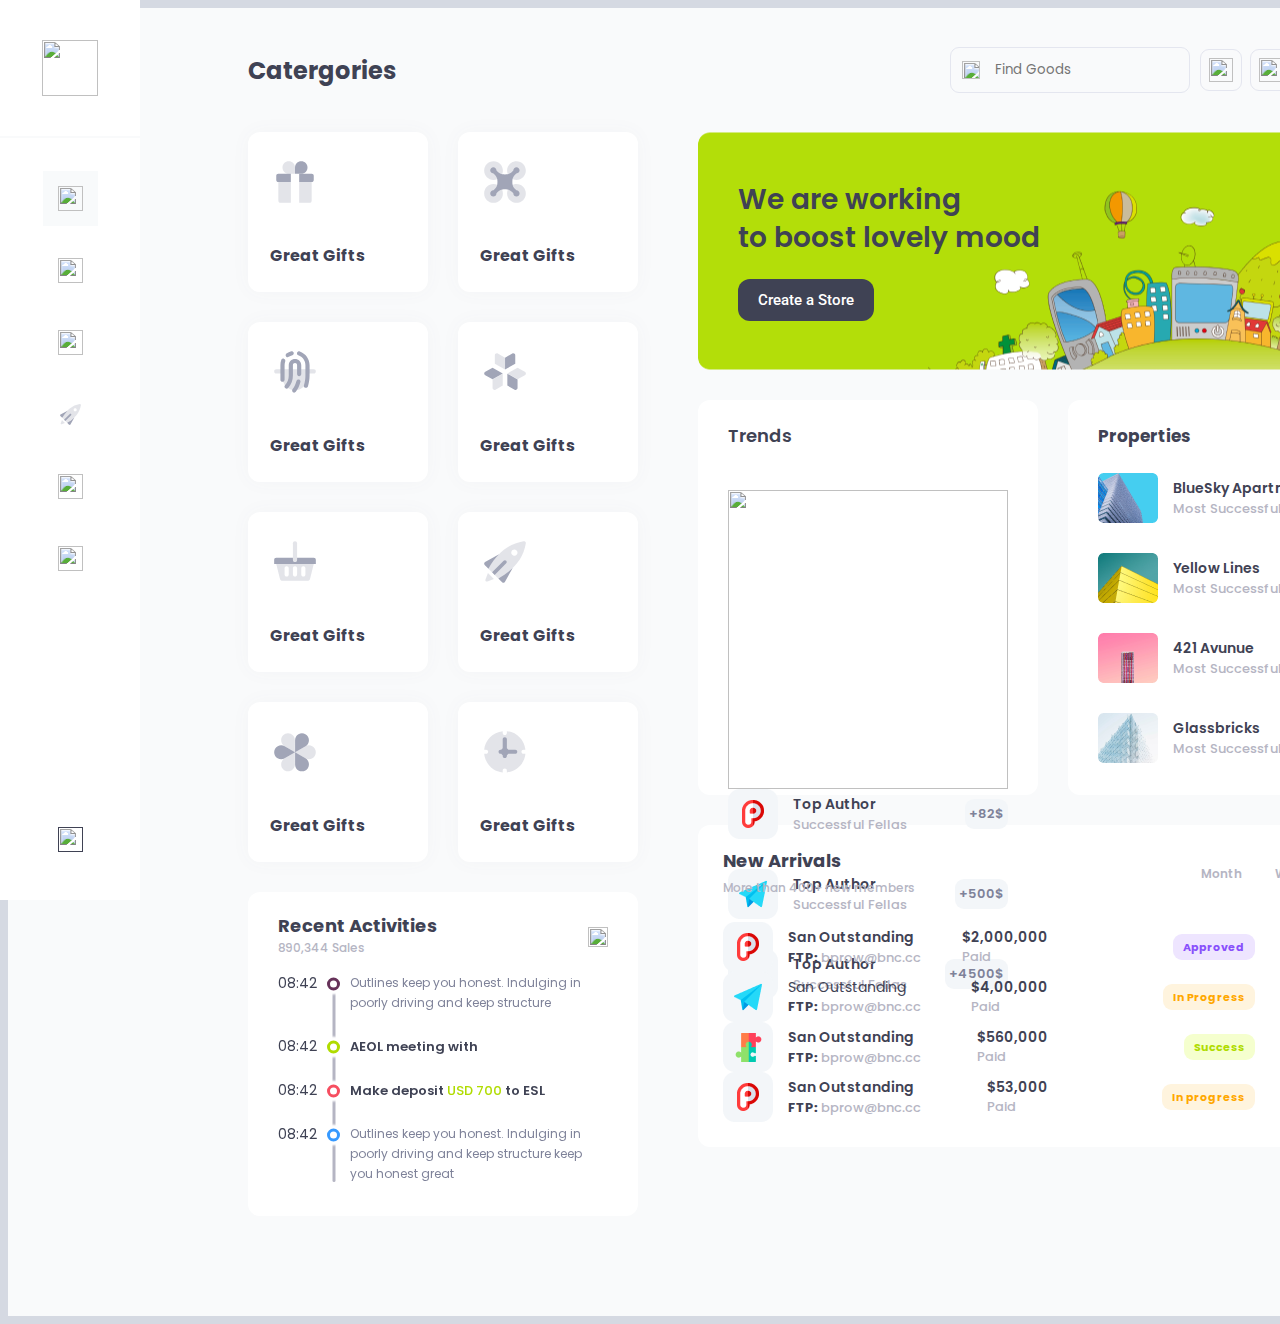
==== commit bf55260a: "demo17" ====
--- a/demo17/demo17.html
+++ b/demo17/demo17.html
@@ -4,6 +4,7 @@
     <meta charset="UTF-8">
     <meta http-equiv="X-UA-Compatible" content="IE=edge">
     <meta name="viewport" content="width=device-width, initial-scale=1.0">
+    <link href='https://fonts.googleapis.com/css?family=Roboto' rel='stylesheet'>
     <link href='https://fonts.googleapis.com/css?family=Poppins' rel='stylesheet'>
     <link rel="stylesheet" href="assets/style/normalize.css">
     <link rel="stylesheet" href="assets/style/pre.css">
@@ -17,28 +18,28 @@
                 <img src="assets/img/img-logo4.svg" alt="">
             </a>
             <nav class="side-menu-nav">
-                <a class="side-menu-nav-link side-menu-nav-link-rectangle" href="#">
+                <a class="side-menu-nav-rectangle" href="#">
                     <img src="assets/img/img-rectangle.svg" alt="">
                 </a>
-                <a class="side-menu-nav-link" href="#">
+                <a href="#">
                     <img src="assets/img/img-shuriken.svg" alt="">
                 </a>
-                <a class="side-menu-nav-link" href="#">
+                <a href="#">
                     <img src="assets/img/img-calendar.svg" alt="">
                 </a>
-                <a class="side-menu-nav-link" href="#">
+                <a href="#">
                     <img src="assets/img/img-rocket.svg" alt="">
                 </a>
-                <a class="side-menu-nav-link" href="#">
+                <a href="#">
                     <img src="assets/img/img-map.svg" alt="">
                 </a>
-                <a class="side-menu-nav-link" href="#">
+                <a href="#">
                     <img src="assets/img/img-cogwheel.svg" alt="">
                 </a>
+                <a href="" class="side-menu-nav-leave">
+                    <img src="assets/img/img-leave.svg" alt="">
+                </a>
             </nav>
-            <a href="" class="side-menu-nav-leave">
-                <img src="assets/img/img-leave.svg" alt="">
-            </a>
         </aside>
         <main id="main">
             <header id="header">
@@ -113,31 +114,31 @@
                         </div>
                         <div class="time-line-content">
                             <div class="time-line-event">
-                                <div class="time-line-mark time-line-devider">08:42</div>
+                                <div class="time-line-mark bdr-purple-pseudo">08:42</div>
                                 <div class="time-line-text">
-                                    In publishing and graphic design, Lorem ipsum is a placeholder text commonly
-                                        used to demonstrate...
+                                    Outlines keep you honest. Indulging in poorly driving and keep structure
+                                </div>
+                            </div>
+                            <div class="time-line-event align-items-center ">
+                                <div class="time-line-mark bdr-green-pseudo">08:42</div>
+                                <div class="time-line-text">
+                                    <p class="time-line-p-common">AEOL meeting with</p>
+                                    <img src="assets/img/man.png" alt="">
+                                    <img src="assets/img/girl.png" alt="">
                                 </div>
                             </div>
                             <div class="time-line-event">
-                                <div class="time-line-mark time-line-devider">08:42</div>
+                                <div class="time-line-mark bdr-pink-pseudo">08:42</div>
                                 <div class="time-line-text">
-                                    In publishing and graphic design, Lorem ipsum is a placeholder text commonly
-                                        used to demonstrate...
+                                    <p class="time-line-p-common">Make deposit <span class="green">USD 700</span> to ESL
+                                    </p>
                                 </div>
                             </div>
                             <div class="time-line-event">
-                                <div class="time-line-mark time-line-devider">08:42</div>
+                                <div class="time-line-mark bdr-blue-pseudo">08:42</div>
                                 <div class="time-line-text">
-                                    In publishing and graphic design, Lorem ipsum is a placeholder text commonly
-                                        used to demonstrate...
-                                </div>
-                            </div>
-                            <div class="time-line-event">
-                                <div class="time-line-mark time-line-devider">08:42</div>
-                                <div class="time-line-text">
-                                    In publishing and graphic design, Lorem ipsum is a placeholder text commonly
-                                        used to demonstrate...
+                                    Outlines keep you honest. Indulging in poorly driving and keep structure keep you
+                                    honest great
                                 </div>
                             </div>
                         </div>
@@ -149,271 +150,237 @@
                         <a class="billboard-link" href="#">
                             Create a Store
                         </a>
-                        <img src="assets/img/Billboard.svg" alt="">
                     </section>
-                    <div class="trend-properties">
+                    <div class="trend-properties gap-30">
                         <section class="trend-section common-section">
                             <div class="section-heading">
-                                <h3>Trends</h3>
+                                <h3 class="section-heading-title">Trends</h3>
                                 <a class="trend-heading-button" href="#">
                                     <img src="assets/img/three-dots.jpg" alt="">
                                 </a>
                             </div>
                             <img class="trend-chart" src="assets/img/Chart.png" alt="">
-                            <div class="trend-item flex-balance">
-                                <img src="assets/img/trend-Icon1.png" alt="">
-                                <div class="common-item-content">
-                                    <p class="common-item-title">Top Author</p>
-                                    <span class="common-item-text">Successful Fellas</span>
-                                </div>
-                                <span class="trend-bonus">
-                                    +82$
-                                </span>
-                            </div>
-                            <div class="trend-item flex-balance">
-                                <img src="assets/img/trend-Icon2.png" alt="">
-                                <div class="common-item-content">
-                                    <p class="common-item-title">Top Author</p>
-                                    <span class="common-item-text">Successful Fellas</span>
-                                </div>
-                                <span class="trend-bonus">
-                                    +500$
-                                </span>
-                            </div>
-                            <div class="trend-item flex-balance">
-                                <img src="assets/img/trend-Icon3.png" alt="">
-                                <div class="common-item">
-                                    <p class="common-item-title">Top Author</p>
-                                    <span class="common-item-text">Successful Fellas</span>
-                                </div>
-                                <span class="trend-bonus">
-                                    +4500$
-                                </span>
+                            <div class="trend-content gap-30">
+                                <div class="trend-item flex-balance">
+                                    <img src="assets/img/trend/trend-icon-1.png" alt="">
+                                    <div class="common-item-content">
+                                        <p class="common-item-title">Top Author</p>
+                                        <span class="common-item-text">Successful Fellas</span>
+                                    </div>
+                                    <span class="trend-bonus">
+                                        +82$
+                                    </span>
+                                </div>
+                                <div class="trend-item flex-balance">
+                                    <img src="assets/img/trend/trend-icon-2.png" alt="">
+                                    <div class="common-item-content">
+                                        <p class="common-item-title">Top Author</p>
+                                        <span class="common-item-text">Successful Fellas</span>
+                                    </div>
+                                    <span class="trend-bonus">
+                                        +500$
+                                    </span>
+                                </div>
+                                <div class="trend-item flex-balance">
+                                    <img src="assets/img/trend/trend-icon-3.png" alt="">
+                                    <div class="common-item">
+                                        <p class="common-item-title">Top Author</p>
+                                        <span class="common-item-text">Successful Fellas</span>
+                                    </div>
+                                    <span class="trend-bonus">
+                                        +4500$
+                                    </span>
+                                </div>
                             </div>
                         </section>
                         <section class="properties-section common-section">
                             <div class="section-heading">
-                                <h3 class=section-heading-title fs-18_lh-26 bold-600">Properties</h3>
+                                <h3 class="section-heading-title ">Properties</h3>
                                 <a class="properties-heading-button" href="#">
                                     <img src="assets/img/three-dots.jpg" alt="">
                                 </a>
                             </div>
-                            <div class="property-main">
+                            <div class="properties-content gap-30">
                                 <div class="properties-item flex-balance">
-                                    <img src="assets/img/properties-icon1.png" alt="">
+                                    <img src="assets/img/property/properties-icon1.png" alt="">
                                     <div class="common-item-content">
                                         <p class="common-item-title">BlueSky Apartments</p>
                                         <span class="common-item-text">Most Successful Fellas</span>
                                     </div>
-                                    <span class="wrapper-right-statistics-properties-arrow">
-                                        >
-                                    </span>
+                                    <a href="#" class="properties-arrow">
+                                        <img src="assets/img/property/properties-arrow.svg" alt="">
+                                    </a>
                                 </div>
                                 <div class="properties-item flex-balance">
-                                    <img src="assets/img/properties-icon2.png" alt="">
-                                    <div class="wrapper-right-statistics-properties-content-text">
+                                    <img src="assets/img/property/properties-icon2.png" alt="">
+                                    <div class="properties-content-text">
                                         <p class="common-item-title">Yellow Lines</p>
                                         <span class="common-item-text">Most Successful Fellas</span>
                                     </div>
-                                    <span class="wrapper-right-statistics-properties-arrow">
-                                        >
-                                    </span>
+                                    <a href="#" class="properties-arrow">
+                                        <img src="assets/img/property/properties-arrow.svg" alt="">
+                                    </a>
                                 </div>
                                 <div class="properties-item flex-balance">
-                                    <img src="assets/img/properties-icon3.png" alt="">
-                                    <div class="wrapper-right-statistics-properties-content-text">
+                                    <img src="assets/img/property/properties-icon3.png" alt="">
+                                    <div class="properties-content-text">
                                         <p class="common-item-title">421 Avunue</p>
                                         <span class="common-item-text">Most Successful Fellas</span>
                                     </div>
-                                    <span class="wrapper-right-statistics-properties-arrow">
-                                        >
-                                    </span>
+                                    <a href="#" class="properties-arrow">
+                                        <img src="assets/img/property/properties-arrow.svg" alt="">
+                                    </a>
                                 </div>
                                 <div class="properties-item flex-balance">
-                                    <img src="assets/img/properties-icon4.png" alt="">
-                                    <div class="wrapper-right-statistics-properties-content-text">
+                                    <img src="assets/img/property/properties-icon4.png" alt="">
+                                    <div class="properties-content-text">
                                         <p class="common-item-title">Glassbricks</p>
                                         <span class="common-item-text">Most Successful Fellas</span>
                                     </div>
-                                    <span class="wrapper-right-statistics-properties-arrow">
-                                        >
-                                    </span>
+                                    <a href="#" class="properties-arrow">
+                                        <img src="assets/img/property/properties-arrow.svg" alt="">
+                                    </a>
                                 </div>
                             </div>
                         </section>
-                        <div class="wrapper-right-statistics-new-arrivals">
-                            <div class="wrapper-right-statistics-new-arrivals-heading">
-                                <div class="wrapper-right-statistics-new-arrivals-heading-title">
-                                    <h3>New Arrivals</h3>
-                                    <span>More than 400+ new members</span>
-                                </div>
-                                <div class="wrapper-right-statistics-new-arrivals-heading-button">
-                                    <a href="#">
-                                        Month
-                                    </a>
-                                    <a href="#">
-                                        Week
-                                    </a>
-                                    <a class="active" href="#">
-                                        Day
-                                    </a>
-                                </div>
-                            </div>
-                            <div class="wrapper-right-statistics-new-arrivals-item">
-                                <div class="wrapper-right-statistics-new-arrivals-item-left">
-                                    <img src="assets/img/trend-Icon1.png" alt="">
-                                    <div class="wrapper-right-statistics-new-arrivals-item-left-text">
-                                        <p class="common-item-title">San Outstanding</p>
+                    </div>
+                    <section class="new-arrivals-section common-section">
+                        <div class="section-heading">
+                            <div class="">
+                                <h3 class="section-heading-title">New Arrivals</h3>
+                                <span class="section-heading-sub">More than 400+ new members</span>
+                            </div>
+                            <div class="new-arrivals-heading-buttons">
+                                <a href="#">
+                                    Month
+                                </a>
+                                <a href="#">
+                                    Week
+                                </a>
+                                <a class="active" href="#">
+                                    Day
+                                </a>
+                            </div>
+                        </div>
+                        <div class="new-arrivals-content gap-30">
+                            <div class="new-arrivals-item">
+                                <div class="new-arrivals-stats">
+                                    <img src="assets/img/trend/trend-icon-1.png" alt="">
+                                    <div>
+                                        <p class="common-item-title" class="common-tem-title">San Outstanding</p>
+                                        <span><strong>FTP:</strong> bprow@bnc.cc</span>
+                                    </div>
+                                    <div class="new-arrivals-stats-price">
+                                        <p class="bold-600"> $2,000,000</p>
+                                        <span>Paid</span>
+                                    </div>
+                                </div>
+                                <div class="new-arrivals-controls">
+                                    <a class="new-arrivals-controls-button light-purple bg-grey" href="">
+                                        Approved
+                                    </a>
+                                    <div class="new-arrivals-controls-icons">
+                                        <a href="#">
+                                            <img src="assets/img/Settings.svg" alt="">
+                                        </a>
+                                        <a href="#">
+                                            <img src="assets/img/Write.svg" alt="">
+                                        </a>
+                                        <a href="#">
+                                            <img src="assets/img/Trash.svg" alt="">
+                                        </a>
+                                    </div>
+                                </div>
+                            </div>
+                            <div class="new-arrivals-item">
+                                <div class="new-arrivals-stats">
+                                    <img src="assets/img/trend/trend-icon-2.png" alt="">
+                                    <div>
+                                        <p class="common-tem-title">San Outstanding</p>
+                                        <span><strong>FTP:</strong> bprow@bnc.cc</span>
+                                    </div>
+                                    <div class="new-arrivals-stats-price">
+                                        <p class="bold-600">$4,00,000</p>
+                                        <span>Paid</span>
+                                    </div>
+                                </div>
+                                <div class="new-arrivals-controls">
+                                    <a class="new-arrivals-controls-button bg-light-khaki dark-yellow " href="">
+                                        In Progress
+                                    </a>
+                                    <div class="new-arrivals-controls-icons">
+                                        <a href="#">
+                                            <img src="assets/img/Settings.svg" alt="">
+                                        </a>
+                                        <a href="#">
+                                            <img src="assets/img/Write.svg" alt="">
+                                        </a>
+                                        <a href="#">
+                                            <img src="assets/img/Trash.svg" alt="">
+                                        </a>
+                                    </div>
+                                </div>
+                            </div>
+                            <div class="new-arrivals-item">
+                                <div class="new-arrivals-stats">
+                                    <img src="assets/img/trend/trend-icon-3.png" alt="">
+                                    <div>
+                                        <p class="common-item-title" class="common-tem-title">San Outstanding</p>
                                         <span class="common-item-text"><strong>FTP:</strong> bprow@bnc.cc</span>
                                     </div>
-                                    <div class="wrapper-right-statistics-new-arrivals-item-left-price">
-                                        <p>$2,000,000</p>
+                                    <div class="new-arrivals-stats-price">
+                                        <p class="bold-600">$560,000</p>
                                         <span>Paid</span>
                                     </div>
                                 </div>
-                                <div class="wrapper-right-statistics-new-arrivals-item">
-                                    <div class="wrapper-right-statistics-new-arrivals-item-left">
-                                        <img src="assets/img/trend-Icon1.png" alt="">
-                                        <div class="wrapper-right-statistics-new-arrivals-item-left-text">
-                                            <p>San Outstanding</p>
-                                            <span><strong>FTP:</strong> bprow@bnc.cc</span>
-                                        </div>
-                                        <div class="wrapper-right-statistics-new-arrivals-item-left-price">
-                                            <p>$2,000,000</p>
-                                            <span>Paid</span>
-                                        </div>
-                                    </div>
-                                    <div class="wrapper-right-statistics-new-arrivals-item-right">
-                                        <a style="color:lightseagreen;"
-                                            class="wrapper-right-statistics-new-arrivals-item-right-button" href="">
-                                            In Progress
-                                        </a>
-                                        <a href="#" class="wrapper-right-statistics-new-arrivals-item-right-icon">
+                                <div class="new-arrivals-controls">
+                                    <a class="new-arrivals-controls-button green bg-pink" href="">
+                                    Success
+                                    </a>
+                                    <div class="new-arrivals-controls-icons">
+                                        <a href="#">
                                             <img src="assets/img/Settings.svg" alt="">
                                         </a>
-                                        <a href="#" class="wrapper-right-statistics-new-arrivals-item-right-icon">
+                                        <a href="#">
                                             <img src="assets/img/Write.svg" alt="">
                                         </a>
-                                        <a href="#" class="wrapper-right-statistics-new-arrivals-item-right-icon">
+                                        <a href="#">
                                             <img src="assets/img/Trash.svg" alt="">
                                         </a>
                                     </div>
-                                <div class="wrapper-right-statistics-new-arrivals-item-right">
-                                    <a style="color:lightseagreen;"
-                                        class="wrapper-right-statistics-new-arrivals-item-right-button" href="">
-                                        In Progress
-                                    </a>
-                                    <a href="#" class="wrapper-right-statistics-new-arrivals-item-right-icon">
-                                        <img src="assets/img/Settings.svg" alt="">
-                                    </a>
-                                    <a href="#" class="wrapper-right-statistics-new-arrivals-item-right-icon">
-                                        <img src="assets/img/Write.svg" alt="">
-                                    </a>
-                                    <a href="#" class="wrapper-right-statistics-new-arrivals-item-right-icon">
-                                        <img src="assets/img/Trash.svg" alt="">
-                                    </a>
-                                </div>
-                            </div>
-                            <div class="wrapper-right-statistics-new-arrivals-item">
-                                <div class="wrapper-right-statistics-new-arrivals-item-left">
-                                    <img src="assets/img/trend-Icon2.png" alt="">
-                                    <div class="wrapper-right-statistics-new-arrivals-item-left-text">
-                                        <p class="common-item-title">San Outstanding</p>
+                                </div>
+                            </div>
+                            <div class="new-arrivals-item">
+                                <div class="new-arrivals-stats">
+                                    <img src="assets/img/trend/trend-icon-1.png" alt="">
+                                    <div>
+                                        <p class="common-item-title" class="common-tem-title">San Outstanding</p>
                                         <span class="common-item-text"><strong>FTP:</strong> bprow@bnc.cc</span>
                                     </div>
-                                    <div class="wrapper-right-statistics-new-arrivals-item-right">
-                                        <a style="color:salmon;"
-                                            class="wrapper-right-statistics-new-arrivals-item-right-button" href="">
-                                            Success
-                                        </a>
-                                        <a href="#" class="wrapper-right-statistics-new-arrivals-item-right-icon">
+                                    <div class="new-arrivals-stats-price">
+                                        <p class="bold-600">$53,000</p>
+                                        <span>Paid</span>
+                                    </div>
+                                </div>
+                                <div class="new-arrivals-controls">
+                                    <a class="new-arrivals-controls-button bg-light-khaki dark-yellow" href="">
+                                    In progress
+                                    </a>
+                                    <div class="new-arrivals-controls-icons">
+                                        <a href="#">
                                             <img src="assets/img/Settings.svg" alt="">
                                         </a>
-                                        <a href="#" class="wrapper-right-statistics-new-arrivals-item-right-icon">
+                                        <a href="#">
                                             <img src="assets/img/Write.svg" alt="">
                                         </a>
-                                        <a href="#" class="wrapper-right-statistics-new-arrivals-item-right-icon">
+                                        <a href="#">
                                             <img src="assets/img/Trash.svg" alt="">
                                         </a>
-                                    <div class="wrapper-right-statistics-new-arrivals-item-left-price">
-                                        <p>$2,000,000</p>
-                                        <span>Paid</span>
-                                    </div>
-                                </div>
-                                <div class="wrapper-right-statistics-new-arrivals-item-right">
-                                    <a style="color:salmon;" class="wrapper-right-statistics-new-arrivals-item-right-button"
-                                        href="">
-                                        Success
-                                    </a>
-                                    <a href="#" class="wrapper-right-statistics-new-arrivals-item-right-icon">
-                                        <img src="assets/img/Settings.svg" alt="">
-                                    </a>
-                                    <a href="#" class="wrapper-right-statistics-new-arrivals-item-right-icon">
-                                        <img src="assets/img/Write.svg" alt="">
-                                    </a>
-                                    <a href="#" class="wrapper-right-statistics-new-arrivals-item-right-icon">
-                                        <img src="assets/img/Trash.svg" alt="">
-                                    </a>
-                                </div>
-                            </div>
-                            <div class="wrapper-right-statistics-new-arrivals-item">
-                                <div class="wrapper-right-statistics-new-arrivals-item-left">
-                                    <img src="assets/img/trend-Icon3.png" alt="">
-                                    <div class="wrapper-right-statistics-new-arrivals-item-left-text">
-                                        <p class="common-item-title">San Outstanding</p>
-                                        <span class="common-item-text"><strong>FTP:</strong> bprow@bnc.cc</span>
-                                    </div>
-                                    <div class="wrapper-right-statistics-new-arrivals-item-left-price">
-                                        <p>$2,000,000</p>
-                                        <span>Paid</span>
-                                    </div>
-                                </div>
-                                <div class="wrapper-right-statistics-new-arrivals-item-right">
-                                    <a class="wrapper-right-statistics-new-arrivals-item-right-button" href="">
-                                        Approved
-                                    </a>
-                                    <a href="#" class="wrapper-right-statistics-new-arrivals-item-right-icon">
-                                        <img src="assets/img/Settings.svg" alt="">
-                                    </a>
-                                    <a href="#" class="wrapper-right-statistics-new-arrivals-item-right-icon">
-                                        <img src="assets/img/Write.svg" alt="">
-                                    </a>
-                                    <a href="#" class="wrapper-right-statistics-new-arrivals-item-right-icon">
-                                        <img src="assets/img/Trash.svg" alt="">
-                                    </a>
-                                </div>
-                            </div>
-                            <div class="wrapper-right-statistics-new-arrivals-item">
-                                <div class="wrapper-right-statistics-new-arrivals-item-left">
-                                    <img src="assets/img/trend-Icon4.png" alt="">
-                                    <div class="wrapper-right-statistics-new-arrivals-item-left-text">
-                                        <p class="common-item-title">San Outstanding</p>
-                                        <span class="common-item-text"><strong>FTP:</strong> bprow@bnc.cc</span>
-                                    </div>
-                                    <div class="wrapper-right-statistics-new-arrivals-item-left-price">
-                                        <p>$2,000,000</p>
-                                        <span>Paid</span>
-                                    </div>
-                                </div>
-                                <div class="wrapper-right-statistics-new-arrivals-item-right">
-                                    <a class="wrapper-right-statistics-new-arrivals-item-right-button" href="">
-                                        Approved
-                                    </a>
-                                    <a href="#" class="wrapper-right-statistics-new-arrivals-item-right-icon">
-                                        <img src="assets/img/Settings.svg" alt="">
-                                    </a>
-                                    <a href="#" class="wrapper-right-statistics-new-arrivals-item-right-icon">
-                                        <img src="assets/img/Write.svg" alt="">
-                                    </a>
-                                    <a href="#" class="wrapper-right-statistics-new-arrivals-item-right-icon">
-                                        <img src="assets/img/Trash.svg" alt="">
-                                    </a>
+                                    </div>
                                 </div>
                             </div>
                         </div>
-                    </div>
-                </div>
-            </div>
+                    </section>
         </main>
     </div>
 </body>
--- a/demo17/assets/style/pre.css
+++ b/demo17/assets/style/pre.css
@@ -24,6 +24,7 @@
 span {
     font-size:12px ;
     line-height: 20px;
+    font-weight: 500;
     color: #B5B5C3;
 }
 ul,li {
@@ -85,6 +86,9 @@
 .pdr-10 {
     margin-right: 10px;
 }
+.gap-30 {
+    gap: 30px;
+}
 /* TEXT CSS */
 .grey-text {
     color:  #B5B5C3;
@@ -101,10 +105,59 @@
 .bold-600 {
     font-weight: 600;
 }
-/* BACKGROUND-COLOR */
-.
-
-
+/* BACKGROUND AND COLOR */
+.bdr-purple-pseudo::before {
+    border-color:#663259 ;
+}
+.bdr-green-pseudo::before {
+    border-color: #B0DC00;;
+}
+.bdr-pink-pseudo::before {
+    border-color: #F64E60;
+}
+.bdr-blue-pseudo::before {
+   border-color: #3699FF;
+}
+.bg-purple {
+    background-color:#663259 ;
+}
+.bg-green {
+    background-color: #B0DC00;
+}
+.bg-pink {
+    background-color: #F64E60;
+}
+.bg-blue {
+   background-color: #3699FF;
+}
+.bg-grey {
+    background-color: #EEE5FF;
+}
+.bg-light-khaki {
+    background-color: #FFF4DE;;
+}
+.bg-pink {
+    background-color: #F5FFCE;;
+}
+/* TEXT COLOR */
+.light-purple {
+    color: #8950FC;
+}
+.dark-yellow {
+    color: #FFA800;
+}
+.purple {
+    color:#663259 ;
+}
+.green {
+    color: #B0DC00;
+}
+.pink {
+    color: #F64E60;
+}
+.blue {
+   color: #3699FF;
+}
 /* SECTION-CSS */
 .section-heading {
     display: flex;
@@ -117,22 +170,20 @@
     line-height: 21px;
     color: #3F4254;
 }
-.section-heading-sub {
-    font-size: 12px;
-    color: #B5B5C3;
-}
 .common-section {
-    padding: 23px 30px;
+    padding: 23px 30px 32px;
     border-radius: 12px;
-    background-color: white;
 }
 /* ITEM CSS */
 .common-item-title {
     font-size: 14px;
-    margin-bottom: 10px;
+    font-weight: 600;
+    line-height: 21px;
 }
 .common-item-text {
     font-size: 13px;
+    font-weight: 500;
+    line-height: 20px;
     color: #B5B5C3;
 }
 /* BUTTON */
@@ -149,15 +200,6 @@
 .time-line-devider {
     position: relative;
 }
-.time-line-devider::before {
-    content: "";
-    position: absolute;
-    height: 13px;
-    width: 13px;
-    border: 3px solid salmon;
-    top: 10.5px;
-    background-color: white;
-    transform: translateY(-50%);
-    border-radius: 50%;
-    right: -13px;
+.align-items-center {
+    align-items: center;
 }--- a/demo17/assets/style/style.css
+++ b/demo17/assets/style/style.css
@@ -6,6 +6,7 @@
     width: 1500px;
     margin: auto;
     padding-left: 140px;
+    padding-bottom: 100px;
     background-color: #F9FAFB;
 }
 /* MAIN */
@@ -42,24 +43,23 @@
 }
 .side-menu-nav {
     display: flex;
+    height: 100%;
+    gap: 17px;
     flex-direction: column;
     border-top: 2px solid #F9FAFB;
-}
-.side-menu-nav a{
-    margin-top: 33px;
-}
-.side-menu-nav-link img {
-    width: 24.75px;
-}
-.side-menu-nav-link-rectangle {
+    padding: 33px 0px;
+}
+.side-menu-nav a {
     padding: 15px;
-    display: block;
+}
+.side-menu-nav a img {
+    width: 25px;
+}
+.side-menu-nav-rectangle {
     background-color: rgba(245, 248, 250,0.7);
 }
 .side-menu-nav-leave {
-    display: block;
     margin-top: auto;
-    margin-bottom: 40px;
 }
 /* HEADER */
 #header {
@@ -163,6 +163,7 @@
     width: 49px;
     margin-right: 23px;
     flex-shrink: 0;
+    position: relative;
 }
 .time-line-section .section-heading-sub {
     font-size: 12px;
@@ -180,8 +181,11 @@
     width: 20px;
 }
 .time-line-content {
-    padding-top: 14px;
+    padding: 14px 20px 0px 0px;
     position: relative;
+    display: flex;
+    flex-direction: column;
+    gap: 23px;
 }
 .time-line-content::before {
     content: "";
@@ -190,9 +194,23 @@
     background-color: #B5B5C3;
     top: calc(10.5px + 6.5px + 5px);
     left: calc(49px + 6.5px);
-    transform: translateX(50%);
+    transform: translateX(-50%);
     bottom: 2px;
     border-radius: 8px;
+}
+.time-line-mark::before {
+    content: "";
+    position: absolute;
+    height: 13px;
+    width: 13px;
+    border-width: 3px;
+    border-style: solid;
+    top: 10.5px;
+    background-color: white;
+    transform: translateY(-50%);
+    border-radius: 50%;
+    right: -13px;
+    box-shadow: 0 0 2px 4px white;
 }
 .time-line-event {
     width: 100%;
@@ -203,52 +221,55 @@
     font-weight: 600;
 }
 .time-line-text {
+    width: 254px;
+    flex-shrink: 0;
+    color: #7E8299;;
     font-size: 12px;
     line-height:20px;
     font-weight: 400;
+    display: flex;
+    align-items: center;
+    gap: 8px;
+}
+.time-line-p-common {
+    font-weight: 600;
+    font-size: 13px  !important;
+    line-height: 20px;
+}
+.time-line-p-common span {
+    font-size: 13px;
 }
 .col-right {
     width: 710px;
 }
 .billboard-section {
-    padding: 49px 40px 48px;
-    height: 237px;
-    position: relative;
-    display: flex;
-    flex-direction: column;
-    align-items: flex-start;
-    justify-content: space-between;
-    overflow: hidden;
-    background-color: #B4DE09;
-    border-radius: 12px;
+    padding: 49px 40px;
+    background-image: url("../img/billboard2.png");
+    background-position: center;
+    border-radius: 12px;
+    line-height: 38px;
 }
 .billboard-section h2 {
     font-weight:600;
     font-size: 28px;
-}
-.billboard-section img {
-    position: absolute;
-    display: block;
-    bottom: 0;
-    left: 20%;
-    transform: translateX(20%);
+    margin-bottom: 22px;
 }
 .billboard-link {
     color: white;
     padding: 12px 20px;
     background-color: #3F4254;
     border-radius: 12px;
+    line-height: 18px;
     font-weight: 500;
     font-size: 15px;
-    display: block;
+    display: inline-block;
+    font-family: 'Roboto';
 }
 .trend-properties{
-    margin-top: 20px;
-    display: flex;
-    flex-wrap: wrap;
-    justify-content: space-between;
-}
-.trend,.wrapper-right-statistics-properties {
+    padding-top: 30px;
+    display: flex;
+}
+.trend,.properties {
     width: 48%;
     background-color: white;
     padding: 20px;
@@ -256,20 +277,25 @@
 }
 .trend-section {
     background-color: white;
-}
-.trend-heading{
-    display: flex;
-    justify-content: space-between;
-    align-items: center;
-}
-
+    width: calc((100% - 30px)/2);
+}
+.trend-section .section-heading-title {
+    font-size: 18px;
+    line-height: 26px;
+    font-weight: 600;
+}
 .trend-chart {
-    margin-top: 20px;
-    width: 100%;
-    display: block;
+    padding-top: 41px;
+    width: 100%;
+    display: block;
+    object-fit: cover;
+}
+.trend-content {
+    display: flex;
+    flex-direction: column;
 }
 .trend-item {
-    margin-bottom: 20px;
+    width: 100%;
 }
 .trend-item img {
     width: 50px;
@@ -277,105 +303,130 @@
 }
 .trend-bonus {
     font-size: 13px;
-    font-weight: bold;
+    font-weight: 600;
+    line-height: 20px;
     color: #7E8299;
     background-color: #F3F6F9;
     margin-left: auto;
-    padding: 5px 5px;
-    border-radius: 9px;
-    display: block;
-}
-.wrapper-right-statistics-properties-item img {
-    width: 60px;
+    padding: 5px 4px;
+    border-radius: 9px;
+    display: block;
+}
+.properties-section {
+    background-color: white;
+    width: calc((100% - 30px)/2);
+}
+.properties-section .section-heading-title {
+    font-size: 17px;
+    line-height: 26px;
+}
+.properties-content {
+    padding-top: 24px;
+    display: flex;
+    flex-direction: column;
+}
+.properties-item>img {
     margin-right: 15px;
 }
-.wrapper-right-statistics-properties-arrow {
+.properties-arrow {
+    border-radius: 9px;
+    display: block;
+    margin-left: auto;
+    margin-right: 0;
+}
+.properties-arrow img{
+    width: 26px;
+    height: 26px;
+}
+.new-arrivals-section {
+    margin-top: 30px;
+    padding: 25px 25px;
+    background-color: white;
+    border-radius: 12px;
+}
+.new-arrivals-heading {
+    display: flex;
+    justify-content: space-between;
+    align-items: center;
+    margin-bottom: 40px;
+}
+.new-arrivals-section .section-heading-title {
+    padding-bottom: 7px;
+}
+.new-arrivals-heading-title span{
+    color: #7E8299;
+}
+.new-arrivals-heading-buttons a{
+    color: #B5B5C3;
+    font-size: 12px;
+    line-height: 18px;
+    font-weight: 600;
+    padding: 8px 15px;
+    border-radius: 6px;
+}
+.new-arrivals-heading-buttons a.active {
+    background-color: #3F4254;
+    color: white;
+}
+.new-arrivals-content {
+    padding-top: 24px;
+}
+.new-arrivals-item  {
+    width: 100%;
+    display: flex;
+    align-items: center;
+    gap: 66px;
+}
+.new-arrivals-stats {
+    display: flex;
+    align-items: center;
+    width: 360px;
+}
+.new-arrivals-stats span{
     font-size: 13px;
-    font-weight: bold;
-    color: #7E8299;
-    background-color: #F3F6F9;
-    margin-left: auto;
-    padding: 5px 10px;
-    border-radius: 9px;
-    display: block;
-}
-.wrapper-right-statistics-new-arrivals {
-    width: 100%;
-    margin-top: 25px;
-    padding: 25px 25px;
-    background-color: white;
-    border-radius: 12px;
-}
-.wrapper-right-statistics-new-arrivals-heading {
-    display: flex;
-    justify-content: space-between;
-    align-items: center;
-    margin-bottom: 40px;
-}
-.wrapper-right-statistics-new-arrivals-heading-title span{
-    color: #7E8299;
-}
-.wrapper-right-statistics-new-arrivals-heading-button a{
-    color: #7E8299;
-    padding: 10px 15px;
-    border-radius: 9px;
-}
-.wrapper-right-statistics-new-arrivals-heading-button a.active {
-    background-color: 3F4254;
-    color: white;
-}
-.wrapper-right-statistics-new-arrivals-item {
-    margin-top: 30px;
-    display: flex;
-    justify-content: space-between;
-}
-.wrapper-right-statistics-new-arrivals-item p {
-    margin:0;
+    line-height: 20px;
+}
+.new-arrivals-stats>img {
+    margin-right: 15px;
+}
+.new-arrivals-stats strong {
     color: #3F4254;
-    font-weight: bolder;
-}
-.wrapper-right-statistics-new-arrivals-item-left {
-    display: flex;
-    align-items: center;
-    width: 50%;
-}
-.wrapper-right-statistics-new-arrivals-item-left p{
-    margin-bottom: 10px;
-}
-.wrapper-right-statistics-new-arrivals-item-left span {
-    color: #B5B5C3;
-}
-.wrapper-right-statistics-new-arrivals-item-left strong {
-    color: #3F4254;
-}
-.wrapper-right-statistics-new-arrivals-item-left-text {
+}
+.new-arrivals-stats-text {
     margin-left: 10px;
 } 
-.wrapper-right-statistics-new-arrivals-item-left-price {
+.new-arrivals-stats-price {
     margin-left: auto;
 } 
-.wrapper-right-statistics-new-arrivals-item-right {
+.new-arrivals-status {
+    width: 20%;
+}
+.new-arrivals-controls {
     display: flex;
     justify-content: flex-end;
     align-items: center;
-    width: 43%;
-}
-.wrapper-right-statistics-new-arrivals-item-right-button {
-    margin-right: auto;
+    width: calc((100% - 66px)/2);
+    gap: 66px;
+}
+.new-arrivals-controls-button {
+    font-size: 11px;
+    line-height: 16px;
+    margin-left: auto;
     padding: 5px 10px;
-    color: indigo;
+    border-radius: 9px;
+    font-weight: bolder;
+}
+.new-arrivals-controls-icons {
+    display: flex;
+    gap: 10px;
+}
+.new-arrivals-controls-icons a {
+    display: block;
+    padding: 7px;
     background-color:#F1F4F8;
     border-radius: 9px;
-    font-weight: bolder;
-}
-.wrapper-right-statistics-new-arrivals-item-right-icon {
-    margin-left: 15px;
-    display: block;
-    padding: 10px;
-    background-color:#F1F4F8;
-    border-radius: 9px;
-}
-.wrapper-right-statistics-new-arrivals-item-right-icon img{
+}
+.new-arrivals-controls-icon img{
     width: 18px;
 }
 a:hover {
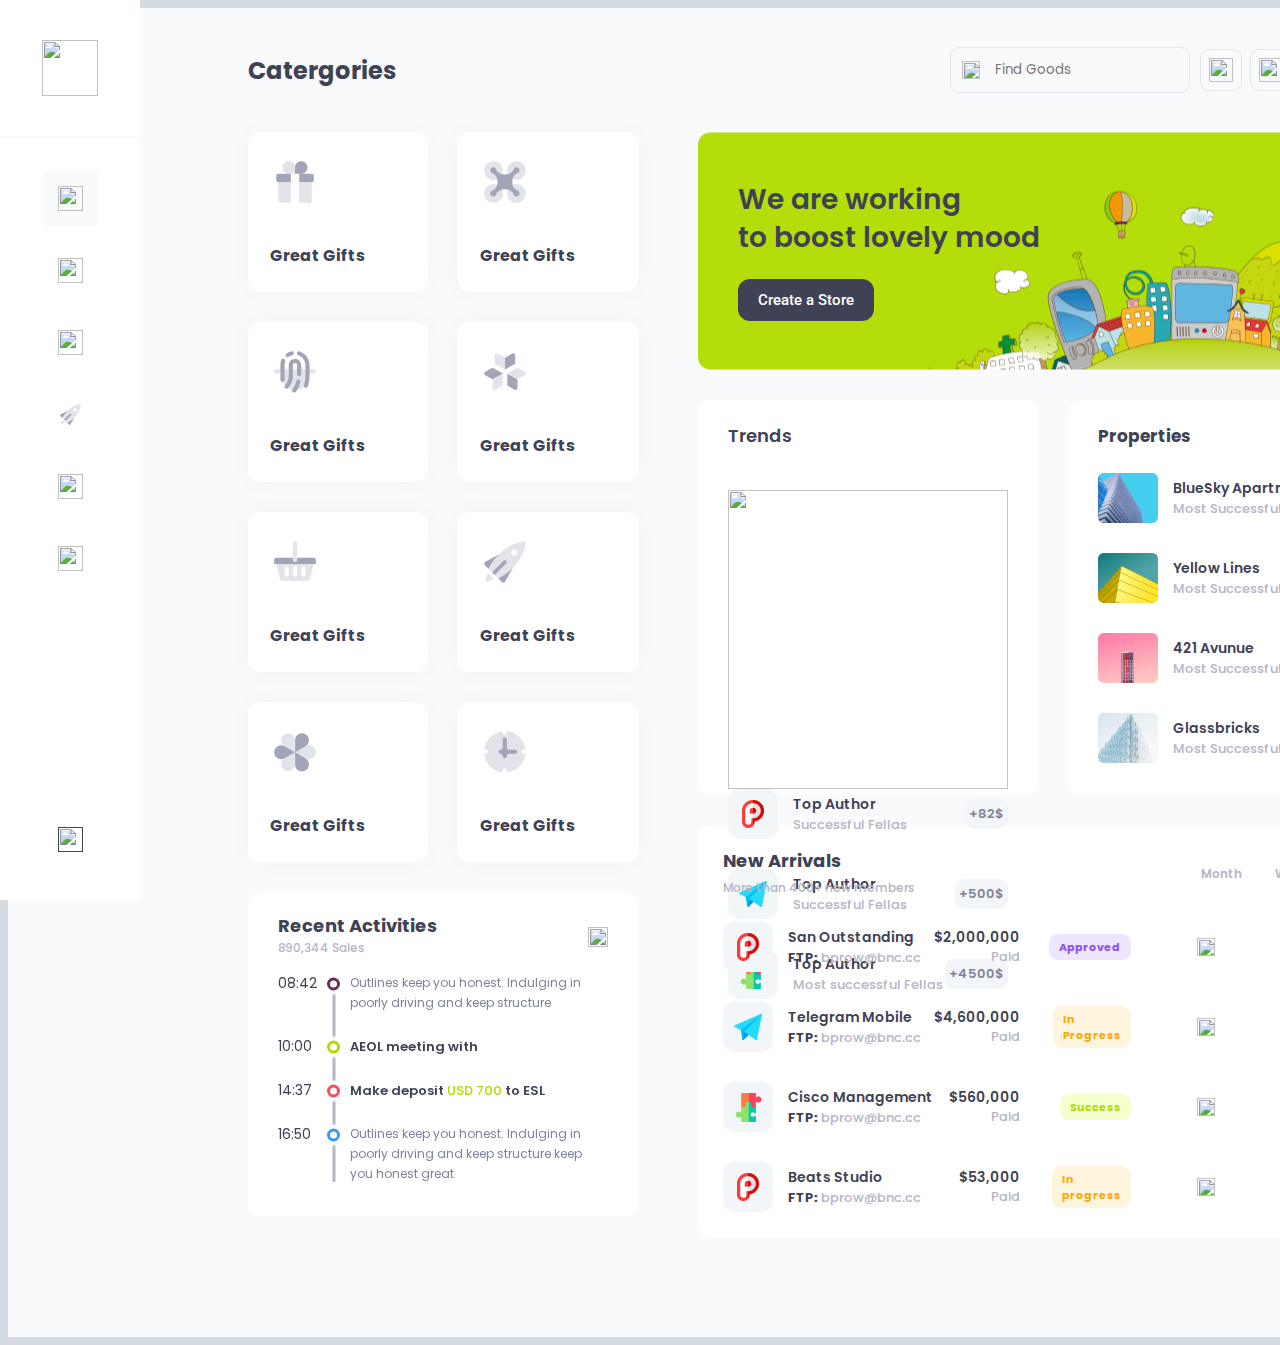
==== commit 71dbec7d: "finished" ====
--- a/demo17/demo17.html
+++ b/demo17/demo17.html
@@ -46,10 +46,10 @@
                 <h1 class="header-title">Catergories</h1>
                 <ul class="header-feature">
                     <li class="header-feature-search">
-                        <a class="header-feature-search-box">
+                        <div class="header-feature-search-box">
                             <img src="assets/img/img-search.svg" alt="">
                             <input type="search" placeholder="Find Goods">
-                        </a>
+                        </div>
                     </li>
                     <li class="header-notification">
                         <a href="#" class="header-notification-link">
@@ -120,7 +120,7 @@
                                 </div>
                             </div>
                             <div class="time-line-event align-items-center ">
-                                <div class="time-line-mark bdr-green-pseudo">08:42</div>
+                                <div class="time-line-mark bdr-green-pseudo">10:00</div>
                                 <div class="time-line-text">
                                     <p class="time-line-p-common">AEOL meeting with</p>
                                     <img src="assets/img/man.png" alt="">
@@ -128,14 +128,14 @@
                                 </div>
                             </div>
                             <div class="time-line-event">
-                                <div class="time-line-mark bdr-pink-pseudo">08:42</div>
+                                <div class="time-line-mark bdr-pink-pseudo">14:37</div>
                                 <div class="time-line-text">
                                     <p class="time-line-p-common">Make deposit <span class="green">USD 700</span> to ESL
                                     </p>
                                 </div>
                             </div>
                             <div class="time-line-event">
-                                <div class="time-line-mark bdr-blue-pseudo">08:42</div>
+                                <div class="time-line-mark bdr-blue-pseudo">16:50</div>
                                 <div class="time-line-text">
                                     Outlines keep you honest. Indulging in poorly driving and keep structure keep you
                                     honest great
@@ -145,7 +145,7 @@
                     </section>
                 </div>
                 <div class="col-right">
-                    <section class="billboard-section" href="">
+                    <section class="billboard-section" style="background-image: url(assets/img/billboard2.png);" href="">
                         <h2>We are working <br> to boost lovely mood</h2>
                         <a class="billboard-link" href="#">
                             Create a Store
@@ -167,9 +167,9 @@
                                         <p class="common-item-title">Top Author</p>
                                         <span class="common-item-text">Successful Fellas</span>
                                     </div>
-                                    <span class="trend-bonus">
+                                    <a class="trend-bonus">
                                         +82$
-                                    </span>
+                                    </a>
                                 </div>
                                 <div class="trend-item flex-balance">
                                     <img src="assets/img/trend/trend-icon-2.png" alt="">
@@ -177,19 +177,19 @@
                                         <p class="common-item-title">Top Author</p>
                                         <span class="common-item-text">Successful Fellas</span>
                                     </div>
-                                    <span class="trend-bonus">
+                                    <a class="trend-bonus">
                                         +500$
-                                    </span>
+                                    </a>
                                 </div>
                                 <div class="trend-item flex-balance">
                                     <img src="assets/img/trend/trend-icon-3.png" alt="">
                                     <div class="common-item">
                                         <p class="common-item-title">Top Author</p>
-                                        <span class="common-item-text">Successful Fellas</span>
-                                    </div>
-                                    <span class="trend-bonus">
+                                        <span class="common-item-text">Most successful Fellas</span>
+                                    </div>
+                                    <a class="trend-bonus">
                                         +4500$
-                                    </span>
+                                    </a>
                                 </div>
                             </div>
                         </section>
@@ -279,28 +279,26 @@
                                     <a class="new-arrivals-controls-button light-purple bg-grey" href="">
                                         Approved
                                     </a>
-                                    <div class="new-arrivals-controls-icons">
-                                        <a href="#">
-                                            <img src="assets/img/Settings.svg" alt="">
-                                        </a>
-                                        <a href="#">
-                                            <img src="assets/img/Write.svg" alt="">
-                                        </a>
-                                        <a href="#">
-                                            <img src="assets/img/Trash.svg" alt="">
-                                        </a>
-                                    </div>
+                                    <a class="new-arrivals-controls-icon" href="#">
+                                        <img src="assets/img/Settings.svg" alt="">
+                                    </a>
+                                    <a class="new-arrivals-controls-icon" href="#">
+                                        <img src="assets/img/Write.svg" alt="">
+                                    </a>
+                                    <a class="new-arrivals-controls-icon" href="#">
+                                        <img src="assets/img/Trash.svg" alt="">
+                                    </a>
                                 </div>
                             </div>
                             <div class="new-arrivals-item">
                                 <div class="new-arrivals-stats">
                                     <img src="assets/img/trend/trend-icon-2.png" alt="">
                                     <div>
-                                        <p class="common-tem-title">San Outstanding</p>
+                                        <p class="common-item-title">Telegram Mobile</p>
                                         <span><strong>FTP:</strong> bprow@bnc.cc</span>
                                     </div>
                                     <div class="new-arrivals-stats-price">
-                                        <p class="bold-600">$4,00,000</p>
+                                        <p class="bold-600">$4,600,000</p>
                                         <span>Paid</span>
                                     </div>
                                 </div>
@@ -308,24 +306,22 @@
                                     <a class="new-arrivals-controls-button bg-light-khaki dark-yellow " href="">
                                         In Progress
                                     </a>
-                                    <div class="new-arrivals-controls-icons">
-                                        <a href="#">
-                                            <img src="assets/img/Settings.svg" alt="">
-                                        </a>
-                                        <a href="#">
-                                            <img src="assets/img/Write.svg" alt="">
-                                        </a>
-                                        <a href="#">
-                                            <img src="assets/img/Trash.svg" alt="">
-                                        </a>
-                                    </div>
+                                    <a class="new-arrivals-controls-icon" href="#">
+                                        <img src="assets/img/Settings.svg" alt="">
+                                    </a>
+                                    <a class="new-arrivals-controls-icon" href="#">
+                                        <img src="assets/img/Write.svg" alt="">
+                                    </a>
+                                    <a class="new-arrivals-controls-icon" href="#">
+                                        <img src="assets/img/Trash.svg" alt="">
+                                    </a>
                                 </div>
                             </div>
                             <div class="new-arrivals-item">
                                 <div class="new-arrivals-stats">
                                     <img src="assets/img/trend/trend-icon-3.png" alt="">
                                     <div>
-                                        <p class="common-item-title" class="common-tem-title">San Outstanding</p>
+                                        <p class="common-item-title" class="common-tem-title">Cisco Management</p>
                                         <span class="common-item-text"><strong>FTP:</strong> bprow@bnc.cc</span>
                                     </div>
                                     <div class="new-arrivals-stats-price">
@@ -337,24 +333,22 @@
                                     <a class="new-arrivals-controls-button green bg-pink" href="">
                                     Success
                                     </a>
-                                    <div class="new-arrivals-controls-icons">
-                                        <a href="#">
-                                            <img src="assets/img/Settings.svg" alt="">
-                                        </a>
-                                        <a href="#">
-                                            <img src="assets/img/Write.svg" alt="">
-                                        </a>
-                                        <a href="#">
-                                            <img src="assets/img/Trash.svg" alt="">
-                                        </a>
-                                    </div>
+                                    <a class="new-arrivals-controls-icon" href="#">
+                                        <img src="assets/img/Settings.svg" alt="">
+                                    </a>
+                                    <a class="new-arrivals-controls-icon" href="#">
+                                        <img src="assets/img/Write.svg" alt="">
+                                    </a>
+                                    <a class="new-arrivals-controls-icon" href="#">
+                                        <img src="assets/img/Trash.svg" alt="">
+                                    </a>
                                 </div>
                             </div>
                             <div class="new-arrivals-item">
                                 <div class="new-arrivals-stats">
                                     <img src="assets/img/trend/trend-icon-1.png" alt="">
                                     <div>
-                                        <p class="common-item-title" class="common-tem-title">San Outstanding</p>
+                                        <p class="common-item-title" class="common-tem-title">Beats Studio</p>
                                         <span class="common-item-text"><strong>FTP:</strong> bprow@bnc.cc</span>
                                     </div>
                                     <div class="new-arrivals-stats-price">
@@ -366,17 +360,15 @@
                                     <a class="new-arrivals-controls-button bg-light-khaki dark-yellow" href="">
                                     In progress
                                     </a>
-                                    <div class="new-arrivals-controls-icons">
-                                        <a href="#">
-                                            <img src="assets/img/Settings.svg" alt="">
-                                        </a>
-                                        <a href="#">
-                                            <img src="assets/img/Write.svg" alt="">
-                                        </a>
-                                        <a href="#">
-                                            <img src="assets/img/Trash.svg" alt="">
-                                        </a>
-                                    </div>
+                                    <a class="new-arrivals-controls-icon" href="#">
+                                        <img src="assets/img/Settings.svg" alt="">
+                                    </a>
+                                    <a class="new-arrivals-controls-icon" href="#">
+                                        <img src="assets/img/Write.svg" alt="">
+                                    </a>
+                                    <a class="new-arrivals-controls-icon" href="#">
+                                        <img src="assets/img/Trash.svg" alt="">
+                                    </a>
                                 </div>
                             </div>
                         </div>
@@ -385,4 +377,4 @@
     </div>
 </body>
 
-</html>+</html>
--- a/demo17/assets/style/style.css
+++ b/demo17/assets/style/style.css
@@ -370,6 +370,8 @@
 }
 .new-arrivals-content {
     padding-top: 24px;
+    display:flex;
+    flex-direction:column;
 }
 .new-arrivals-item  {
     width: 100%;
@@ -397,6 +399,7 @@
 } 
 .new-arrivals-stats-price {
     margin-left: auto;
+    text-align:right;
 } 
 .new-arrivals-status {
     width: 20%;
@@ -431,4 +434,4 @@
 }
 a:hover {
     text-decoration: none;
-}+}
